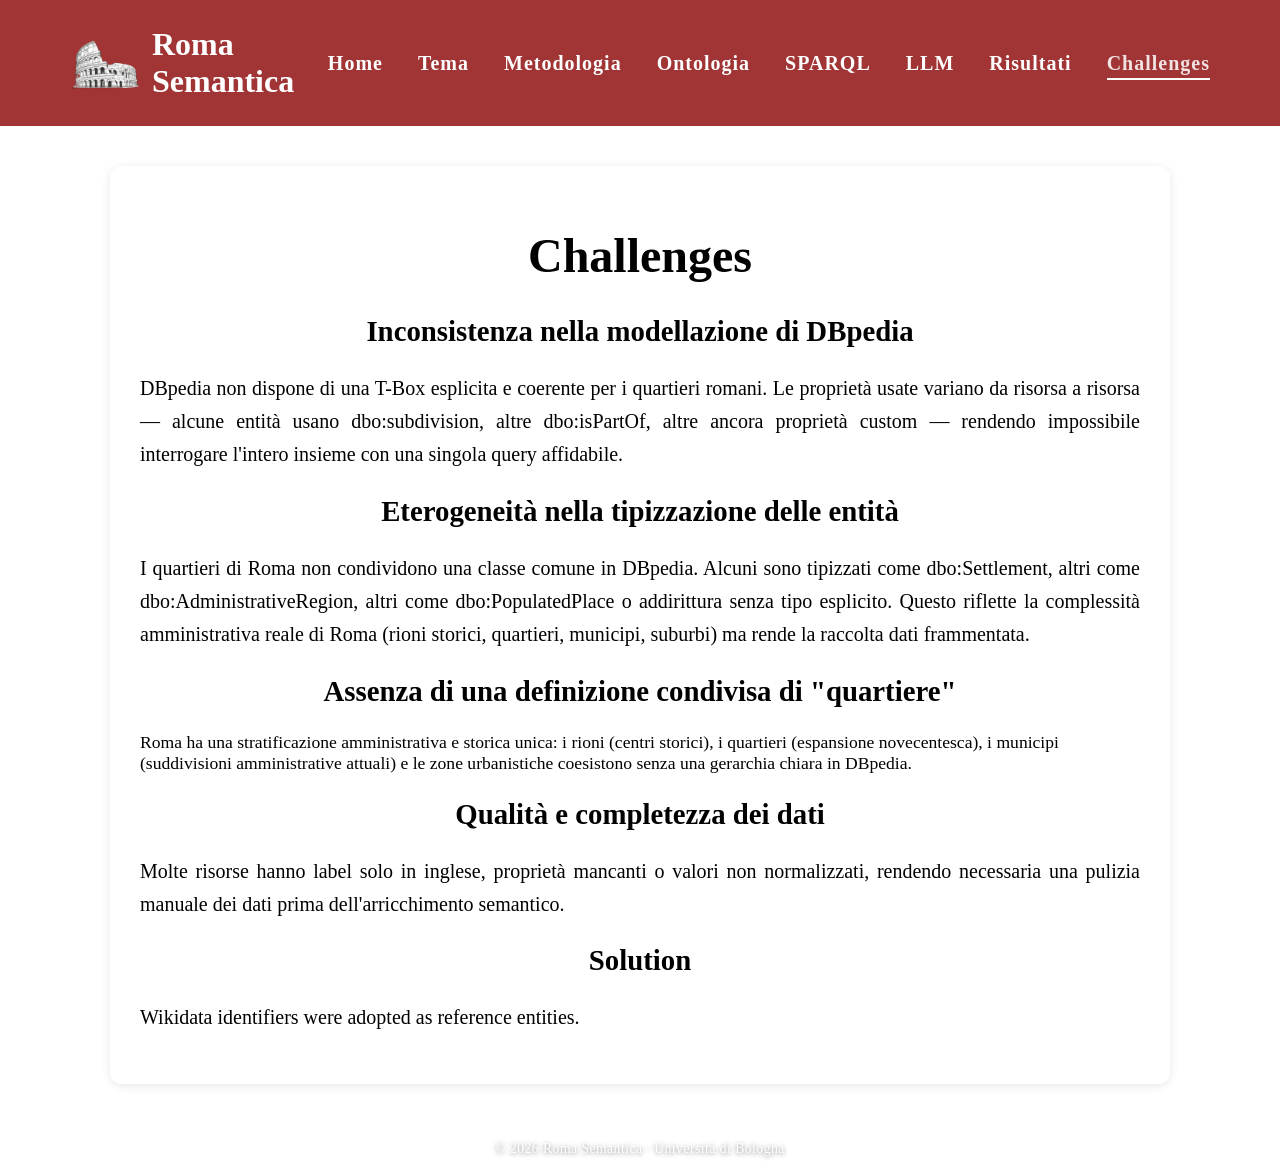
==== challenges.html @ 1f3a56e9 "Update challenges.html" ====
<!DOCTYPE html>
<html lang="it">
<head>
<meta charset="UTF-8">
<title>Challenges</title>
<link rel="stylesheet" href="css/style.css">
</head>

<body>

<nav class="navbar">
    <div class="logo">
    <img src="gallery/colosseo.png" alt="Logo">
    <span>Roma Semantica</span>
</div>

    <ul class="nav-links">
        <li><a href="index.html">Home</a></li>
        <li><a href="topic.html">Tema</a></li>
        <li><a href="methodology.html">Metodologia</a></li>
        <li><a href="Ontology_extension.html">Ontologia</a></li>
        <li><a href="sparql.html">SPARQL</a></li>
        <li><a href="LLM.html">LLM</a></li>
        <li><a href="results.html">Risultati</a></li>
        <li><a class="active" href="challenges.html">Challenges</a></li>

    </ul>
</nav>
    
<div class="container">

<h1>Challenges</h1>

<h2>Inconsistenza nella modellazione di DBpedia</h2>
<p>
DBpedia non dispone di una T-Box esplicita e coerente per i quartieri romani. Le proprietà usate variano da risorsa a risorsa — alcune entità usano dbo:subdivision, altre dbo:isPartOf, altre ancora proprietà custom — rendendo impossibile interrogare l'intero insieme con una singola query affidabile.
</p>
    
<h2>Eterogeneità nella tipizzazione delle entità</h2>
<p>
I quartieri di Roma non condividono una classe comune in DBpedia. Alcuni sono tipizzati come dbo:Settlement, altri come dbo:AdministrativeRegion, altri come dbo:PopulatedPlace o addirittura senza tipo esplicito. 
Questo riflette la complessità amministrativa reale di Roma (rioni storici, quartieri, municipi, suburbi) ma rende la raccolta dati frammentata.
</p>
    
<h2>Assenza di una definizione condivisa di "quartiere"</h2> 
Roma ha una stratificazione amministrativa e storica unica: i rioni (centri storici), i quartieri (espansione novecentesca), i municipi (suddivisioni amministrative attuali) e le zone urbanistiche coesistono senza una gerarchia chiara in DBpedia.

<h2>Qualità e completezza dei dati</h2>   
<p>Molte risorse hanno label solo in inglese, proprietà mancanti o valori non normalizzati, rendendo necessaria una pulizia manuale dei dati prima dell'arricchimento semantico.</p>


<h2>Solution</h2>

<p>
Wikidata identifiers were adopted as reference entities.
</p>
</div>    
<footer class="site-footer">
    © 2026 Roma Semantica · Università di Bologna
</footer>
</body>
</html>
---- css/style.css ----
body {
    font-family: "Georgia", serif;
    font-size: 1.1rem;
    margin: 0;
    padding: 0;
    background-image: url("../gallery/roma0.jpg");
    background-size: cover;
    background-position: center;
    background-repeat: no-repeat;
    background-attachment: fixed;
    min-height: 100vh;
}

.navbar {
    position: sticky;
    top: 0;
    z-index: 1000;
    display: flex;
    justify-content: space-between;
    align-items: center;
    padding: 26px 70px;
    background: #a13535;
    backdrop-filter: blur(10px);
}

.logo {
    display: flex;
    align-items: center;
    gap: 12px;
    font-family: "Georgia", serif;
    font-size: 2rem;
    font-weight: bold;
    color: white;
}

.logo img {width: 70px; height: 70px; object-fit: contain;}

.nav-links {
    display: flex;
    gap: 35px;
    list-style: none;
    margin: 0;
    padding: 0;
}

.nav-links a {
    position: relative;
    font-size: 1.25rem;
    font-weight: 600;
    letter-spacing: 1px;
    color: white;
    text-decoration: none;
}

.nav-links a::after {
    content: "";
    position: absolute;
    left: 0;
    bottom: -6px;
    width: 0%;
    height: 2px;
    background: white;
    transition: width 0.3s ease;
}

.nav-links a:hover {color: rgba(255, 255, 255, 0.75);}
.nav-links a:hover::after {width: 100%;}
.nav-links a.active::after{width: 100%;}
.nav-links a.active{color: rgba(255,255,255,0.85);}

.container {
    max-width: 1000px;
    margin: 40px auto;
    padding: 30px;
    background: rgba(255, 255, 255, 0.75);
    backdrop-filter: blur(12px);
    border-radius: 12px;
    box-shadow: 0 2px 10px rgba(0,0,0,0.1);
    overflow: hidden;
}

.container-home {
    max-width: 1400px;
    margin: 40px auto;
    padding: 40px;
    background: rgba(255, 255, 255, 0.75);
    backdrop-filter: blur(12px);
    border-radius: 12px;
    box-shadow: 0 2px 10px rgba(0,0,0,0.1);
}

h1 {font-size: 3rem; text-align: center;}
h2 {font-size: 1.8rem; text-align: center;}

.analysis-section h2 {
    margin-top: 35px;
    margin-bottom: 10px;
    padding-left: 12px;
    border-left: 4px solid #a13535;
    text-align: left;
}

.insight-box {
    background: rgba(161, 53, 53, 0.08);
    border-left: 5px solid #a13535;
    padding: 16px 18px;
    margin: 15px 0 30px 0;
    border-radius: 8px;
    font-size: 1.05rem;
    line-height: 1.6;
}

.section-divider {
    margin: 70px 0;
    height: 2px;
    background: linear-gradient(
        to right,
        transparent,
        rgba(161, 53, 53, 0.8),
        transparent
    );
}

.subtitle {
    font-size: 1rem;
    font-weight: normal;
    color: #666;
    letter-spacing: 2px;
    text-transform: uppercase;
    text-align: center;
    margin-top: 6px;
}

h3 {font-size: 1.5rem; text-align: left; margin-top: 20px;}
p {font-size: 1.25rem; line-height: 1.65; text-align: justify;}
ul,li {font-size: 1.25rem; line-height: 1.65;}
table {width: 100%; border-collapse: collapse;}
th,td {border: 1px solid #ddd; padding: 10px;}

/* MAPPA ROMA            */
.rome-map {
    position: relative;
    width: 100%;
    max-width: 900px;
    aspect-ratio: 1 / 1;
    margin: 40px auto;
    background-image: url("../mappa_roma.png");
    background-size: contain;
    background-repeat: no-repeat;
    background-position: center;
}

.district {
    position: absolute;
    width: 50px;
    height: 50px;
    border-radius: 50%;
    background: rgba(255,0,0,0.35);
    transform: translate(-50%, -50%);
    transition: all 0.3s ease;
    text-decoration: none;
}

.district:hover {
    background: rgba(255,0,0,0.8);
    transform: translate(-50%, -50%) scale(1.3);
}

.rione {
    position: absolute;
    width: 30px;
    height: 30px;

    border-radius: 50%;
    background: rgba(0, 102, 255, 0.45);

    transform: translate(-50%, -50%);
    transition: all 0.3s ease;
    text-decoration: none;
}

.rione:hover {
    background: rgba(0, 102, 255, 0.9);
    transform: translate(-50%, -50%) scale(1.3);
}

.zona {
    position: absolute;
    width: 30px;
    height: 30px;
    border-radius: 50%;
    background: rgba(138, 43, 226, 0.40);
    transform: translate(-50%, -50%);
    transition: all 0.3s ease;
    text-decoration: none;
}

.zona:hover {
    background: rgba(255, 165, 0, 0.85);
    transform: translate(-50%, -50%) scale(1.3);
}

.district span,
.rione span,
.zona span {
    display: none;
    position: absolute;
    top: -35px;
    left: -20px;
    background: white;
    color: black;
    padding: 5px 10px;
    border-radius: 5px;
    white-space: nowrap;
}

.district:hover span,
.rione:hover span,
.zona:hover span {
    display: block;
}

.map-sidebar {
    position: fixed;
    right: -320px; /* nascosta inizialmente */
    top: 120px;
    width: 280px;
    padding: 20px;
    background: rgba(255, 255, 255, 0.95);
    backdrop-filter: blur(10px);
    border-left: 4px solid #a13535;
    border-radius: 12px 0 0 12px;
    box-shadow: -4px 0 20px rgba(0,0,0,0.2);
    transition: right 0.3s ease;
    z-index: 2000;
}

.map-legend{
    position:absolute;
    right:-260px;
    top:60px;
    font-size:1.25rem;
    line-height:1.65;
    color:#1a1a1a;
}

.map-legend h3{margin: 0 0 8px 0; font-size: 1rem; text-align: left;}
.legend-item{display: flex; align-items: center; gap: 10px; margin: 6px 0;font-size:1.25rem;}
.legend-dot{width: 12px; height: 12px; border-radius: 50%; display:inline-block;}
.rione-dot{ background: rgba(0,102,255,0.8); }
.district-dot{ background: rgba(255,0,0,0.7); }
.zona-dot{ background: rgba(138,43,226,0.7); }
.map-sidebar.open {right: 0;}
.map-sidebar h2 {
    font-size: 1.4rem;
    margin-bottom: 8px;
    text-align: left;
}

.map-sidebar p {
    font-size: 1rem;
    margin: 8px 0;
    text-align: left;
}

.map-sidebar a {
    display: inline-block;
    margin-top: 12px;
    color: #a13535;
    font-weight: bold;
    text-decoration: none;
}

.map-sidebar a:hover {
    text-decoration: underline;
}

.close-btn {
    position: absolute;
    top: 10px;
    right: 10px;
    border: none;
    background: transparent;
    font-size: 1.2rem;
    cursor: pointer;
}

/* Posizioni dei quartieri analizzati */
.trastevere {left: 38%; top: 48%;}
.prati {left: 40%; top: 37%;}
.trevi {left: 47%; top: 40%;}
.testaccio {left: 41%; top: 54%;}
.sanlorenzo {left: 57%; top: 41%;}
.parioli {left: 51%; top: 23%;}
.eur {left: 39%; top: 80%;}
.sanbasilio {left: 86%; top: 13%;}
.nomentano {left: 60%; top: 33%;}
.ardeatino {left: 52%; top: 70%;}

/* Carosello di foto */
.carousel {
    position: relative;
    max-width: 1100px;
    margin: 60px auto;
    overflow: hidden;
}
.carousel-track {
    display: flex;
    transition: transform 0.5s ease;
}
.carousel-track img {
    flex: 0 0 auto;
    width: 260px;
    height: 250px;
    object-fit: cover;
    border-radius: 12px;
}
.arrow {
    position: absolute;
    top: 50%;
    transform: translateY(-50%);
    background: rgba(0,0,0,0.5);
    color: white;
    border: none;
    font-size: 2rem;
    padding: 10px 15px;
    cursor: pointer;
    z-index: 10;
    border-radius: 8px;
}
.arrow.left  { left: 10px; }
.arrow.right { right: 10px; }
.arrow:hover {background: rgba(0,0,0,0.8);}

/* SEZIONE QUERY SPARQL  */
.query-section {
    margin: 60px 0;
    padding-bottom: 40px;
    border-bottom: 1px solid rgba(0,0,0,0.15);
}
.query-box {
   width: 75%;
    margin: 20px auto;
    background: #f4eadc;
    border-left: 6px solid #a13535;
    padding: 18px;
    border-radius: 10px;
    overflow-x: auto;
    font-family: "Courier New", monospace;
    font-size: 0.95rem;
    line-height: 1.45;
    white-space: pre-wrap;
}
.query-output {
    display: block;
    width: 75%;
    max-width: 700px;
    margin: 25px auto;
    border-radius: 10px;
    box-shadow: 0 2px 10px rgba(0,0,0,0.25);
}

/* HOME - SEZIONI        */
.container-home header {
    padding-bottom: 28px;
    margin-bottom: 8px;
    border-bottom: 1px solid rgba(139, 0, 0, 0.15);
}
.container-home section {
    padding: 28px 0;
    border-bottom: 1px solid rgba(139, 0, 0, 0.12);
}
.container-home section:last-child {
    border-bottom: none;
    padding-bottom: 0;
}
.container-home h3 {
    font-size: 1.4rem;
    color: #1a1a1a;
    margin-top: 0;
    margin-bottom: 16px;
    padding-bottom: 8px;
    border-bottom: 2px solid #8b0000;
    display: inline-block;
    letter-spacing: 0.5px;
}
/* Membri del team */
.container-home section ul {
    list-style: none;
    padding: 0;
    margin: 0;
    display: grid;
    grid-template-columns: 1fr 1fr;
    gap: 10px;
}
.container-home section ul li {
    background: rgba(139, 0, 0, 0.05);
    border-left: 3px solid #8b0000;
    padding: 10px 16px;
    border-radius: 8px;
    font-size: 1.1rem;
    color: #2a0a0a;
    line-height: 1.4;
}
/* Galleria */
.gallery-text {
    margin-bottom: 0;
}
/* RESPONSIVE */
@media (max-width: 1024px) {
    .container,
    .container-home {
        width: 90%;
        padding: 25px;
    }
    .navbar {padding: 20px 30px;}
    .nav-links {gap: 20px;}
    .nav-links a {font-size: 1.05rem;}
    .logo {font-size: 1.7rem;}
    h1 { font-size: 2.4rem; }
    h2 { font-size: 1.6rem; }
    h3 { font-size: 1.35rem; }
    p, li { font-size: 1.1rem; }
    .carousel-track img {width: calc(100% / 2);}
    .district-chips{grid-template-columns:repeat(3,1fr);}
}

@media (max-width: 768px) {
    .navbar {
        flex-direction: column;
        gap: 15px;
        padding: 20px;
    }
    .nav-links {
        flex-wrap: wrap;
        justify-content: center;
        gap: 12px;
    }
    .nav-links a { font-size: 1rem; }
    .logo { font-size: 1.6rem; }
    .container,
    .container-home {
        width: 92%;
        padding: 20px;
        margin: 20px auto;
    }
    h1 { font-size: 2rem; }
    h2 { font-size: 1.4rem; }
    h3 { font-size: 1.25rem; }
    p, li {font-size: 1rem; line-height: 1.6;}
    .carousel-track img {width: 100%; height: 220px;}
    .arrow {font-size: 1.5rem; padding: 8px 12px;}
    .container-home section ul {grid-template-columns: 1fr;}
    .district-chips{grid-template-columns:repeat(2,1fr);}
    .district-chips>*{font-size:1rem;}
}
/* Lista */
.tools-list {columns: 2; column-gap: 50px;}

.tools-list li {break-inside: avoid; margin-bottom: 10px;}

/*TOPIC QUARTIERI*/
.badges {
    display: flex;
    flex-wrap: wrap;
    justify-content: center;
    gap: 12px;
    margin: 30px 0;
}
.badges a {
    display: inline-block;
    background: #f2e5db;
    color: #8d3333;
    padding: 8px 18px;
    border-radius: 15px;
    font-weight: 500;
    text-decoration: none;
    transition: all 0.25s ease;
}
.badges a:hover {
    background: #8d3333;
    color: white;
    transform: translateY(-2px);
}
/* FOOTER */
.site-footer {
    text-align: center;
    padding: 16px 40px;
    font-size: 0.85rem;
    color: white;
    letter-spacing: 0.5px;
    text-shadow: 0 1px 4px rgba(0,0,0,0.5);
    border-top: 1px solid rgba(255,255,255,0.35);
    margin-top: 24px;
}

/* ONTOLOGY EXTENSION */
.ontology-card {
    display: flex;
    gap: 35px;
    align-items: flex-start;
    margin-top: 35px;
}
.ontology-text {
    flex: 0 0 48%;
}
.ontology-text section {
    margin-bottom: 45px;
}
.ontology-text h2 {
    text-align: left;
}
.ontology-img-box {
    flex: 0 0 42%;
    background: white;
    padding: 12px;
    border-radius: 10px;
    box-shadow: 0 3px 12px rgba(0,0,0,.18);
}

.ontology-img-box img {
    display: block;
    width: 100%;
    height: auto;
    object-fit: contain;
}
@media (max-width: 900px) {
    .ontology-card {
        flex-direction: column;
    }
    .ontology-img-box {
        width: 100%;
    }
}
/* -- Timeline verticale delle fasi -------------------------- */
.phase-timeline {
    position: relative;
    margin: 50px 0 10px;
}
.phase-timeline::before {
    content: "";
    position: absolute;
    left: 39px;
    top: 8px;
    bottom: 8px;
    width: 2px;
    background: linear-gradient(to bottom, #a13535 0%, rgba(161,53,53,0.15) 100%);
}
.phase-item {
    display: flex;
    gap: 36px;
    align-items: flex-start;
    margin-bottom: 52px;
    position: relative;
}
.phase-num {
    flex-shrink: 0;
    width: 80px;
    height: 80px;
    border-radius: 50%;
    background: #a13535;
    color: white;
    display: flex;
    flex-direction: column;
    align-items: center;
    justify-content: center;
    font-family: "Georgia", serif;
    font-size: 0.65rem;
    font-weight: bold;
    letter-spacing: 1.5px;
    text-transform: uppercase;
    line-height: 1.2;
    z-index: 2;
    box-shadow: 0 0 0 6px rgba(161,53,53,0.1);
}
.phase-num .num {
    font-size: 1.7rem;
    font-weight: bold;
    line-height: 1;
    letter-spacing: 0;
}
.phase-body {
    flex: 1;
    padding-top: 16px;
}
.phase-body h2 {
    text-align: left;
    font-size: 1.5rem;
    margin: 0 0 12px;
    color: #a13535;
    border-bottom: none;
}
.gap-grid {
    display: grid;
    grid-template-columns: 1fr 1fr;
    gap: 12px;
    margin: 18px 0 22px;
}
.gap-card {
    background: rgba(161,53,53,0.05);
    border-left: 4px solid #a13535;
    border-radius: 0 8px 8px 0;
    padding: 12px 16px;
    font-size: 1.1rem;
    line-height: 1.5;
    color: #2a0a0a;
}
.gap-card strong {
    display: block;
    font-size: 0.72rem;
    text-transform: uppercase;
    letter-spacing: 1.2px;
    color: #a13535;
    margin-bottom: 4px;
}
.district-chips{
    display:grid;
    grid-template-columns:repeat(5,minmax(140px,1fr));
    gap:14px;
    margin:20px 0;
    justify-items:stretch;
}
.district-chips>*{
    display:flex;
    justify-content:center;
    align-items:center;
    background:#f2e5db;
    color:#8d3333;
    padding:12px;
    border-radius:999px;
    text-align:center;
    font-size:1.05rem;
    font-weight:500;
    text-decoration:none;
    transition:.25s;
}

.district-chips>*:hover{
    background:#8d3333;
    color:#fff;
    transform:translateY(-2px);
}
.sources-table {
    width: 100%;
    border-collapse: collapse;
    margin: 18px 0 22px;
    font-size: 1.1rem;
}

.sources-table thead th {
    background: transparent;
    color: #a13535;
    font-weight: bold;
    font-size: 0.8rem;
    text-transform: uppercase;
    letter-spacing: 1.2px;
    padding: 8px 16px 10px;
    border-bottom: 2px solid #a13535;
    text-align: left;
}

.sources-table tbody td {
    padding: 13px 16px;
    border-bottom: 1px solid rgba(0,0,0,0.07);
    vertical-align: top;
    color: #1a1a1a;
}

.sources-table tbody tr:last-child td {
    border-bottom: none;
}

.sources-table tbody tr:hover td {
    background: rgba(161,53,53,0.03);
}

.sources-table a {
    color: #a13535;
    text-decoration: none;
    font-weight: 600;
}
.sources-table a:hover {
    text-decoration: underline;
}

.sources-table .src-tag {
    display: inline-block;
    font-size: 0.75rem;
    background: rgba(161,53,53,0.08);
    color: #8d3333;
    padding: 2px 8px;
    border-radius: 10px;
    margin-top: 4px;
    font-weight: 600;
    letter-spacing: 0.5px;
    text-transform: uppercase;
}

/* -- Card dimensioni ontologiche -- */
.dim-grid {
    display: grid;
    grid-template-columns: 1fr;
    gap: 14px;
    margin: 18px 0;
}

.dim-card {
    display: flex;
    gap: 18px;
    align-items: flex-start;
    background: rgba(255,255,255,0.85);
    border: 1px solid rgba(161,53,53,0.15);
    border-radius: 10px;
    padding: 16px 20px;
}

.dim-icon {
    flex-shrink: 0;
    width: 44px;
    height: 44px;
    border-radius: 50%;
    background: #a13535;
    color: white;
    display: flex;
    align-items: center;
    justify-content: center;
    font-size: 1.2rem;
    margin-top: 2px;
}

.dim-content h4 {
    margin: 0 0 5px;
    font-size: 1.15rem;
    color: #1a1a1a;
    font-family: "Georgia", serif;
}

.dim-content p {
    margin: 0 0 8px;
    font-size: 1rem;
    line-height: 1.55;
    color: #444;
    text-align: left;
}

.dim-values {
    display: flex;
    flex-wrap: wrap;
    gap: 7px;
    margin-top: 8px;
}

.dim-values em {
    font-style: normal;
    background: #f4f4f4;
    border: 1px solid #ddd;
    padding: 3px 11px;
    border-radius: 12px;
    font-size: 0.95rem;
    color: #555;
}

/* -- Card LLM -- */
.llm-grid {
    display: grid;
    grid-template-columns: repeat(3, 1fr);
    gap: 14px;
    margin: 18px 0;
}

.llm-card {
    background: rgba(255,255,255,0.85);
    border: 1px solid rgba(0,0,0,0.1);
    border-radius: 10px;
    padding: 18px 16px;
}

.llm-card-header {
    display: flex;
    align-items: center;
    gap: 10px;
    margin-bottom: 8px;
}

.llm-dot {
    width: 10px;
    height: 10px;
    border-radius: 50%;
    flex-shrink: 0;
}

.llm-dot.gpt { background: #10a37f; }
.llm-dot.gem { background: #4285f4; }
.llm-dot.mis { background: #f55036; }

.llm-card h4 {
    margin: 0;
    font-size: 1.1rem;
    color: #1a1a1a;
    font-family: "Georgia", serif;
}

.llm-card p {
    margin: 0;
    font-size: 0.95rem;
    line-height: 1.5;
    color: #555;
    text-align: left;
}

/* -- Griglia strumenti -- */
.tools-grid {
    display: grid;
    grid-template-columns: repeat(3, 1fr);
    gap: 10px;
    margin: 18px 0;
}

.tool-item {
    display: flex;
    align-items: center;
    gap: 10px;
    background: rgba(255,255,255,0.7);
    border: 1px solid rgba(0,0,0,0.08);
    border-radius: 8px;
    padding: 10px 14px;
    font-size: 1.05rem;
    color: #333;
}

.tool-dot {
    width: 8px;
    height: 8px;
    border-radius: 50%;
    background: #a13535;
    flex-shrink: 0;
}

/* -- Responsive methodology -- */
@media (max-width: 768px) {
    .phase-timeline::before { left: 30px; }
    .phase-num { width: 62px; height: 62px; font-size: 0.6rem; }
    .phase-num .num { font-size: 1.35rem; }
    .phase-item { gap: 20px; }
    .gap-grid { grid-template-columns: 1fr; }
    .llm-grid { grid-template-columns: 1fr; }
    .tools-grid { grid-template-columns: 1fr 1fr; }
}
/* =====================================================
                    PARTE TOPIC
===================================================== */

.topic-section{
    margin:45px 0;}

.topic-section h2{
    margin-bottom:18px;}

.topic-center{
    max-width:850px;
    margin:0 auto 25px auto;
    text-align:center;}

.district-list{
    margin:45px 0;}

.badges{
    margin-top:25px;}

.badges span{
    display:inline-block;
    padding:12px 22px;
    background:#f2e5db;
    color:#8d3333;
    border-radius:25px;
    font-weight:600;
    letter-spacing:.3px;
    transition:.25s ease;}

.badges span:hover{
    background:#a13535;
    color:white;
    transform:translateY(-2px);}

.topic-section p:last-child{
    margin-bottom:0;}

/* =====================================================
                 FINE PARTE TOPIC
===================================================== */
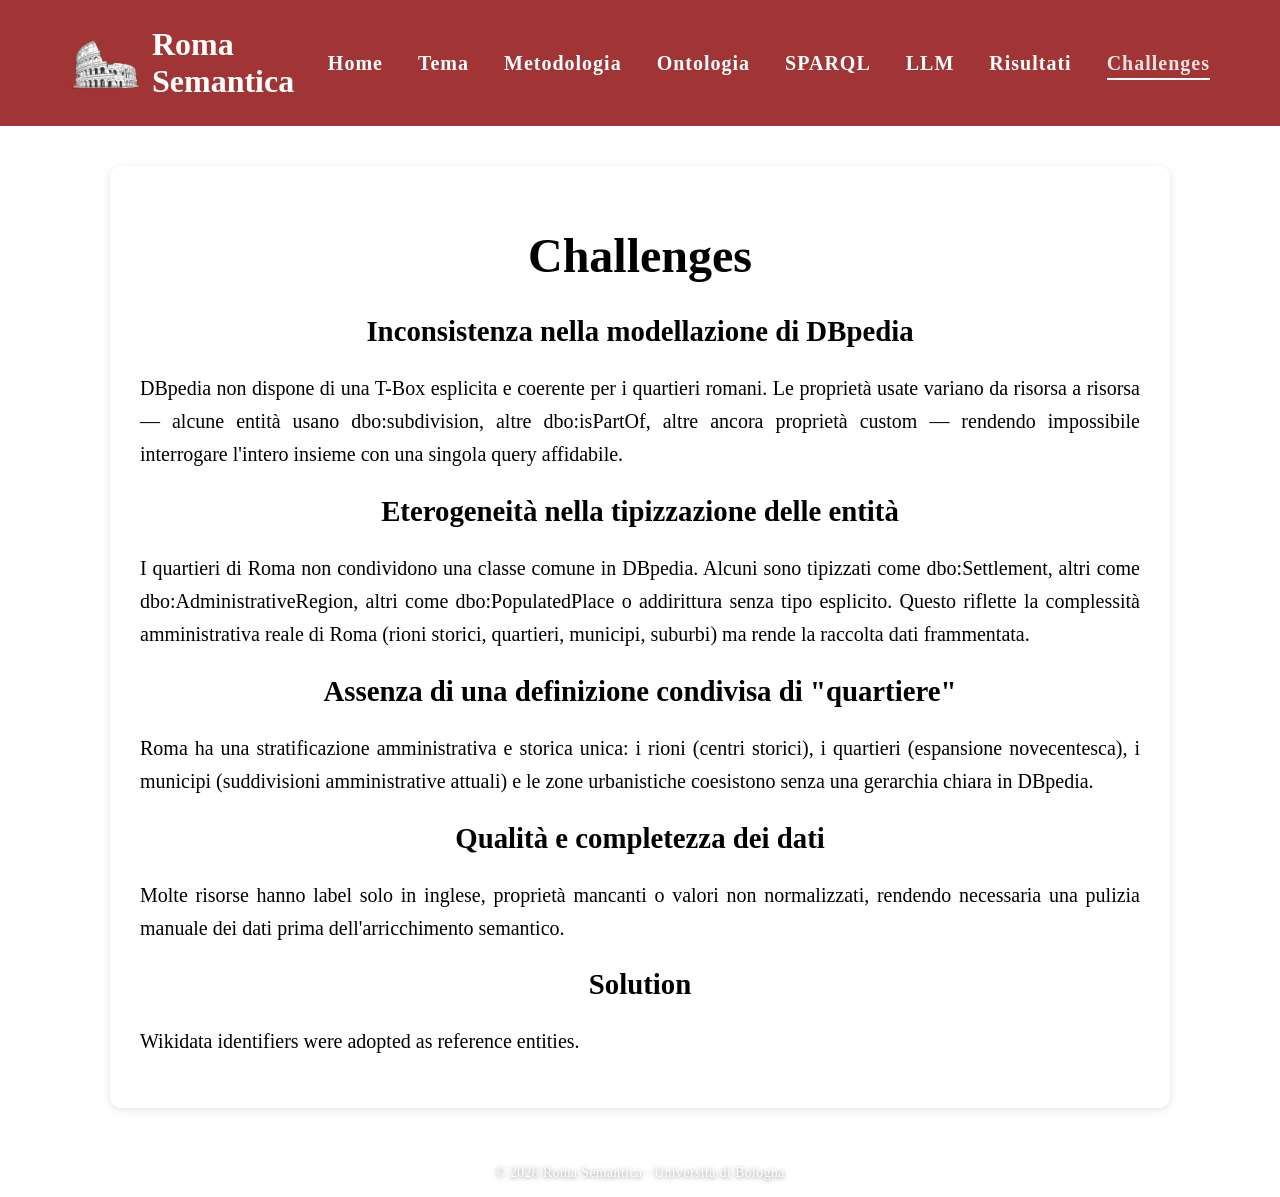
==== commit 37484098: "Update challenges.html" ====
--- a/challenges.html
+++ b/challenges.html
@@ -33,28 +33,40 @@
 
 <h2>Inconsistenza nella modellazione di DBpedia</h2>
 <p>
-DBpedia non dispone di una T-Box esplicita e coerente per i quartieri romani. Le proprietà usate variano da risorsa a risorsa — alcune entità usano dbo:subdivision, altre dbo:isPartOf, altre ancora proprietà custom — rendendo impossibile interrogare l'intero insieme con una singola query affidabile.
+    DBpedia non dispone di una T-Box esplicita e coerente per i quartieri romani.
+    Le proprietà usate variano da risorsa a risorsa — alcune entità usano dbo:subdivision, altre dbo:isPartOf,
+    altre ancora proprietà custom — rendendo impossibile interrogare l'intero insieme con una singola query affidabile.
 </p>
     
 <h2>Eterogeneità nella tipizzazione delle entità</h2>
 <p>
-I quartieri di Roma non condividono una classe comune in DBpedia. Alcuni sono tipizzati come dbo:Settlement, altri come dbo:AdministrativeRegion, altri come dbo:PopulatedPlace o addirittura senza tipo esplicito. 
-Questo riflette la complessità amministrativa reale di Roma (rioni storici, quartieri, municipi, suburbi) ma rende la raccolta dati frammentata.
+    I quartieri di Roma non condividono una classe comune in DBpedia. Alcuni sono tipizzati come dbo:Settlement,
+    altri come dbo:AdministrativeRegion, altri come dbo:PopulatedPlace o addirittura senza tipo esplicito. 
+    Questo riflette la complessità amministrativa reale di Roma (rioni storici, quartieri, municipi, suburbi)
+    ma rende la raccolta dati frammentata.
 </p>
     
 <h2>Assenza di una definizione condivisa di "quartiere"</h2> 
-Roma ha una stratificazione amministrativa e storica unica: i rioni (centri storici), i quartieri (espansione novecentesca), i municipi (suddivisioni amministrative attuali) e le zone urbanistiche coesistono senza una gerarchia chiara in DBpedia.
+<p>
+    Roma ha una stratificazione amministrativa e storica unica: i rioni (centri storici),
+    i quartieri (espansione novecentesca), i municipi (suddivisioni amministrative attuali) e le zone urbanistiche
+    coesistono senza una gerarchia chiara in DBpedia.
+</p>
 
 <h2>Qualità e completezza dei dati</h2>   
-<p>Molte risorse hanno label solo in inglese, proprietà mancanti o valori non normalizzati, rendendo necessaria una pulizia manuale dei dati prima dell'arricchimento semantico.</p>
-
+<p>
+    Molte risorse hanno label solo in inglese, proprietà mancanti o valori non normalizzati,
+    rendendo necessaria una pulizia manuale dei dati prima dell'arricchimento semantico.
+</p>
 
 <h2>Solution</h2>
 
 <p>
 Wikidata identifiers were adopted as reference entities.
 </p>
+    
 </div>    
+    
 <footer class="site-footer">
     © 2026 Roma Semantica · Università di Bologna
 </footer>
--- a/css/style.css
+++ b/css/style.css
@@ -35,22 +35,8 @@
 
 .logo img {width: 70px; height: 70px; object-fit: contain;}
 
-.nav-links {
-    display: flex;
-    gap: 35px;
-    list-style: none;
-    margin: 0;
-    padding: 0;
-}
-
-.nav-links a {
-    position: relative;
-    font-size: 1.25rem;
-    font-weight: 600;
-    letter-spacing: 1px;
-    color: white;
-    text-decoration: none;
-}
+.nav-links {display: flex; gap: 35px; list-style: none; margin: 0; padding: 0;}
+.nav-links a {position: relative; font-size: 1.25rem; font-weight: 600; letter-spacing: 1px; color: white; text-decoration: none;}
 
 .nav-links a::after {
     content: "";
@@ -137,9 +123,10 @@
 table {width: 100%; border-collapse: collapse;}
 th,td {border: 1px solid #ddd; padding: 10px;}
 
-/* MAPPA ROMA            */
+/* MAPPA ROMA  */
 .rome-map {
     position: relative;
+    overflow: hidden;
     width: 100%;
     max-width: 900px;
     aspect-ratio: 1 / 1;
@@ -161,28 +148,20 @@
     text-decoration: none;
 }
 
-.district:hover {
-    background: rgba(255,0,0,0.8);
-    transform: translate(-50%, -50%) scale(1.3);
-}
+.district:hover {background: rgba(255,0,0,0.8); transform: translate(-50%, -50%) scale(1.3);}
 
 .rione {
     position: absolute;
     width: 30px;
     height: 30px;
-
     border-radius: 50%;
     background: rgba(0, 102, 255, 0.45);
-
     transform: translate(-50%, -50%);
     transition: all 0.3s ease;
     text-decoration: none;
 }
 
-.rione:hover {
-    background: rgba(0, 102, 255, 0.9);
-    transform: translate(-50%, -50%) scale(1.3);
-}
+.rione:hover {background: rgba(0, 102, 255, 0.9); transform: translate(-50%, -50%) scale(1.3);}
 
 .zona {
     position: absolute;
@@ -195,94 +174,42 @@
     text-decoration: none;
 }
 
-.zona:hover {
-    background: rgba(255, 165, 0, 0.85);
-    transform: translate(-50%, -50%) scale(1.3);
-}
+.zona:hover {background: rgba(255, 165, 0, 0.85); transform: translate(-50%, -50%) scale(1.3);}
 
 .district span,
 .rione span,
 .zona span {
     display: none;
     position: absolute;
-    top: -35px;
-    left: -20px;
-    background: white;
-    color: black;
-    padding: 5px 10px;
-    border-radius: 5px;
+    top: -70px;
+    left: 50%;
+    transform: translateX(-50%);
+    background: rgba(255, 255, 255, 0.95);
+    color: #1a1a1a;
+    padding: 8px 10px;
+    border-radius: 8px;
     white-space: nowrap;
-}
-
+    font-size: 0.85rem;
+    box-shadow: 0 2px 10px rgba(0,0,0,0.15);
+    text-align: center;
+    z-index: 10;
+}
+.district span::after,
+.rione span::after,
+.zona span::after {
+    content: "";
+    position: absolute;
+    bottom: -6px;
+    left: 50%;
+    transform: translateX(-50%);
+    border-width: 6px 6px 0 6px;
+    border-style: solid;
+    border-color: white transparent transparent transparent;
+}
 .district:hover span,
 .rione:hover span,
 .zona:hover span {
     display: block;
-}
-
-.map-sidebar {
-    position: fixed;
-    right: -320px; /* nascosta inizialmente */
-    top: 120px;
-    width: 280px;
-    padding: 20px;
-    background: rgba(255, 255, 255, 0.95);
-    backdrop-filter: blur(10px);
-    border-left: 4px solid #a13535;
-    border-radius: 12px 0 0 12px;
-    box-shadow: -4px 0 20px rgba(0,0,0,0.2);
-    transition: right 0.3s ease;
-    z-index: 2000;
-}
-
-.map-legend{
-    position:absolute;
-    right:-260px;
-    top:60px;
-    font-size:1.25rem;
-    line-height:1.65;
-    color:#1a1a1a;
-}
-
-.map-legend h3{margin: 0 0 8px 0; font-size: 1rem; text-align: left;}
-.legend-item{display: flex; align-items: center; gap: 10px; margin: 6px 0;font-size:1.25rem;}
-.legend-dot{width: 12px; height: 12px; border-radius: 50%; display:inline-block;}
-.rione-dot{ background: rgba(0,102,255,0.8); }
-.district-dot{ background: rgba(255,0,0,0.7); }
-.zona-dot{ background: rgba(138,43,226,0.7); }
-.map-sidebar.open {right: 0;}
-.map-sidebar h2 {
-    font-size: 1.4rem;
-    margin-bottom: 8px;
-    text-align: left;
-}
-
-.map-sidebar p {
-    font-size: 1rem;
-    margin: 8px 0;
-    text-align: left;
-}
-
-.map-sidebar a {
-    display: inline-block;
-    margin-top: 12px;
-    color: #a13535;
-    font-weight: bold;
-    text-decoration: none;
-}
-
-.map-sidebar a:hover {
-    text-decoration: underline;
-}
-
-.close-btn {
-    position: absolute;
-    top: 10px;
-    right: 10px;
-    border: none;
-    background: transparent;
-    font-size: 1.2rem;
-    cursor: pointer;
 }
 
 /* Posizioni dei quartieri analizzati */
@@ -304,10 +231,7 @@
     margin: 60px auto;
     overflow: hidden;
 }
-.carousel-track {
-    display: flex;
-    transition: transform 0.5s ease;
-}
+.carousel-track {display: flex; transition: transform 0.5s ease;}
 .carousel-track img {
     flex: 0 0 auto;
     width: 260px;
@@ -366,14 +290,8 @@
     margin-bottom: 8px;
     border-bottom: 1px solid rgba(139, 0, 0, 0.15);
 }
-.container-home section {
-    padding: 28px 0;
-    border-bottom: 1px solid rgba(139, 0, 0, 0.12);
-}
-.container-home section:last-child {
-    border-bottom: none;
-    padding-bottom: 0;
-}
+.container-home section {padding: 28px 0; border-bottom: 1px solid rgba(139, 0, 0, 0.12);}
+.container-home section:last-child {border-bottom: none; padding-bottom: 0;}
 .container-home h3 {
     font-size: 1.4rem;
     color: #1a1a1a;
@@ -403,9 +321,8 @@
     line-height: 1.4;
 }
 /* Galleria */
-.gallery-text {
-    margin-bottom: 0;
-}
+.gallery-text {margin-bottom: 0;}
+
 /* RESPONSIVE */
 @media (max-width: 1024px) {
     .container,
@@ -456,7 +373,6 @@
 }
 /* Lista */
 .tools-list {columns: 2; column-gap: 50px;}
-
 .tools-list li {break-inside: avoid; margin-bottom: 10px;}
 
 /*TOPIC QUARTIERI*/
@@ -477,11 +393,8 @@
     text-decoration: none;
     transition: all 0.25s ease;
 }
-.badges a:hover {
-    background: #8d3333;
-    color: white;
-    transform: translateY(-2px);
-}
+.badges a:hover {background: #8d3333; color: white; transform: translateY(-2px);}
+
 /* FOOTER */
 .site-footer {
     text-align: center;
@@ -501,15 +414,9 @@
     align-items: flex-start;
     margin-top: 35px;
 }
-.ontology-text {
-    flex: 0 0 48%;
-}
-.ontology-text section {
-    margin-bottom: 45px;
-}
-.ontology-text h2 {
-    text-align: left;
-}
+.ontology-text {flex: 0 0 48%;}
+.ontology-text section {margin-bottom: 45px;}
+.ontology-text h2 {text-align: left;}
 .ontology-img-box {
     flex: 0 0 42%;
     background: white;
@@ -532,11 +439,8 @@
         width: 100%;
     }
 }
-/* -- Timeline verticale delle fasi -------------------------- */
-.phase-timeline {
-    position: relative;
-    margin: 50px 0 10px;
-}
+/* -- Timeline verticale delle fasi -- */
+.phase-timeline {position: relative; margin: 50px 0 10px;}
 .phase-timeline::before {
     content: "";
     position: absolute;
@@ -579,23 +483,9 @@
     line-height: 1;
     letter-spacing: 0;
 }
-.phase-body {
-    flex: 1;
-    padding-top: 16px;
-}
-.phase-body h2 {
-    text-align: left;
-    font-size: 1.5rem;
-    margin: 0 0 12px;
-    color: #a13535;
-    border-bottom: none;
-}
-.gap-grid {
-    display: grid;
-    grid-template-columns: 1fr 1fr;
-    gap: 12px;
-    margin: 18px 0 22px;
-}
+.phase-body {flex: 1; padding-top: 16px;}
+.phase-body h2 {text-align: left; font-size: 1.5rem; margin: 0 0 12px; color: #a13535; border-bottom: none;}
+.gap-grid {display: grid; grid-template-columns: 1fr 1fr; gap: 12px; margin: 18px 0 22px;}
 .gap-card {
     background: rgba(161,53,53,0.05);
     border-left: 4px solid #a13535;
@@ -635,18 +525,8 @@
     transition:.25s;
 }
 
-.district-chips>*:hover{
-    background:#8d3333;
-    color:#fff;
-    transform:translateY(-2px);
-}
-.sources-table {
-    width: 100%;
-    border-collapse: collapse;
-    margin: 18px 0 22px;
-    font-size: 1.1rem;
-}
-
+.district-chips>*:hover{background:#8d3333; color:#fff; transform:translateY(-2px);}
+.sources-table {width: 100%; border-collapse: collapse; margin: 18px 0 22px; font-size: 1.1rem;}
 .sources-table thead th {
     background: transparent;
     color: #a13535;
@@ -659,30 +539,11 @@
     text-align: left;
 }
 
-.sources-table tbody td {
-    padding: 13px 16px;
-    border-bottom: 1px solid rgba(0,0,0,0.07);
-    vertical-align: top;
-    color: #1a1a1a;
-}
-
-.sources-table tbody tr:last-child td {
-    border-bottom: none;
-}
-
-.sources-table tbody tr:hover td {
-    background: rgba(161,53,53,0.03);
-}
-
-.sources-table a {
-    color: #a13535;
-    text-decoration: none;
-    font-weight: 600;
-}
-.sources-table a:hover {
-    text-decoration: underline;
-}
-
+.sources-table tbody td {padding: 13px 16px; border-bottom: 1px solid rgba(0,0,0,0.07); vertical-align: top; color: #1a1a1a;}
+.sources-table tbody tr:last-child td {border-bottom: none;}
+.sources-table tbody tr:hover td {background: rgba(161,53,53,0.03);}
+.sources-table a {color: #a13535; text-decoration: none; font-weight: 600;}
+.sources-table a:hover {text-decoration: underline;}
 .sources-table .src-tag {
     display: inline-block;
     font-size: 0.75rem;
@@ -697,13 +558,7 @@
 }
 
 /* -- Card dimensioni ontologiche -- */
-.dim-grid {
-    display: grid;
-    grid-template-columns: 1fr;
-    gap: 14px;
-    margin: 18px 0;
-}
-
+.dim-grid {display: grid; grid-template-columns: 1fr; gap: 14px;margin: 18px 0;}
 .dim-card {
     display: flex;
     gap: 18px;
@@ -713,7 +568,6 @@
     border-radius: 10px;
     padding: 16px 20px;
 }
-
 .dim-icon {
     flex-shrink: 0;
     width: 44px;
@@ -727,95 +581,24 @@
     font-size: 1.2rem;
     margin-top: 2px;
 }
-
-.dim-content h4 {
-    margin: 0 0 5px;
-    font-size: 1.15rem;
-    color: #1a1a1a;
-    font-family: "Georgia", serif;
-}
-
-.dim-content p {
-    margin: 0 0 8px;
-    font-size: 1rem;
-    line-height: 1.55;
-    color: #444;
-    text-align: left;
-}
-
-.dim-values {
-    display: flex;
-    flex-wrap: wrap;
-    gap: 7px;
-    margin-top: 8px;
-}
-
-.dim-values em {
-    font-style: normal;
-    background: #f4f4f4;
-    border: 1px solid #ddd;
-    padding: 3px 11px;
-    border-radius: 12px;
-    font-size: 0.95rem;
-    color: #555;
-}
+.dim-content h4 {margin: 0 0 5px; font-size: 1.15rem; color: #1a1a1a; font-family: "Georgia", serif;}
+.dim-content p {margin: 0 0 8px; font-size: 1rem; line-height: 1.55; color: #444; text-align: left;}
+.dim-values {display: flex; flex-wrap: wrap; gap: 7px; margin-top: 8px;}
+.dim-values em {font-style: normal; background: #f4f4f4; border: 1px solid #ddd; padding: 3px 11px; border-radius: 12px; font-size: 0.95rem; color: #555;}
 
 /* -- Card LLM -- */
-.llm-grid {
-    display: grid;
-    grid-template-columns: repeat(3, 1fr);
-    gap: 14px;
-    margin: 18px 0;
-}
-
-.llm-card {
-    background: rgba(255,255,255,0.85);
-    border: 1px solid rgba(0,0,0,0.1);
-    border-radius: 10px;
-    padding: 18px 16px;
-}
-
-.llm-card-header {
-    display: flex;
-    align-items: center;
-    gap: 10px;
-    margin-bottom: 8px;
-}
-
-.llm-dot {
-    width: 10px;
-    height: 10px;
-    border-radius: 50%;
-    flex-shrink: 0;
-}
-
+.llm-grid {display: grid; grid-template-columns: repeat(3, 1fr); gap: 14px; margin: 18px 0;}
+.llm-card {background: rgba(255,255,255,0.85); border: 1px solid rgba(0,0,0,0.1); border-radius: 10px; padding: 18px 16px;}
+.llm-card-header {display: flex; align-items: center; gap: 10px; margin-bottom: 8px;}
+.llm-dot {width: 10px; height: 10px; border-radius: 50%; flex-shrink: 0;}
 .llm-dot.gpt { background: #10a37f; }
 .llm-dot.gem { background: #4285f4; }
 .llm-dot.mis { background: #f55036; }
-
-.llm-card h4 {
-    margin: 0;
-    font-size: 1.1rem;
-    color: #1a1a1a;
-    font-family: "Georgia", serif;
-}
-
-.llm-card p {
-    margin: 0;
-    font-size: 0.95rem;
-    line-height: 1.5;
-    color: #555;
-    text-align: left;
-}
+.llm-card h4 {margin: 0; font-size: 1.1rem; color: #1a1a1a; font-family: "Georgia", serif;}
+.llm-card p {margin: 0; font-size: 0.95rem; line-height: 1.5; color: #555; text-align: left;}
 
 /* -- Griglia strumenti -- */
-.tools-grid {
-    display: grid;
-    grid-template-columns: repeat(3, 1fr);
-    gap: 10px;
-    margin: 18px 0;
-}
-
+.tools-grid {display: grid; grid-template-columns: repeat(3, 1fr); gap: 10px; margin: 18px 0;}
 .tool-item {
     display: flex;
     align-items: center;
@@ -827,14 +610,7 @@
     font-size: 1.05rem;
     color: #333;
 }
-
-.tool-dot {
-    width: 8px;
-    height: 8px;
-    border-radius: 50%;
-    background: #a13535;
-    flex-shrink: 0;
-}
+.tool-dot {width: 8px; height: 8px; border-radius: 50%; background: #a13535; flex-shrink: 0;}
 
 /* -- Responsive methodology -- */
 @media (max-width: 768px) {
@@ -846,27 +622,12 @@
     .llm-grid { grid-template-columns: 1fr; }
     .tools-grid { grid-template-columns: 1fr 1fr; }
 }
-/* =====================================================
-                    PARTE TOPIC
-===================================================== */
-
-.topic-section{
-    margin:45px 0;}
-
-.topic-section h2{
-    margin-bottom:18px;}
-
-.topic-center{
-    max-width:850px;
-    margin:0 auto 25px auto;
-    text-align:center;}
-
-.district-list{
-    margin:45px 0;}
-
-.badges{
-    margin-top:25px;}
-
+/* == PARTE TOPIC == */
+.topic-section{margin:45px 0;}
+.topic-section h2{margin-bottom:18px;}
+.topic-center{max-width:850px; margin:0 auto 25px auto; text-align:center;}
+.district-list{margin:45px 0;}
+.badges{margin-top:25px;}
 .badges span{
     display:inline-block;
     padding:12px 22px;
@@ -876,15 +637,33 @@
     font-weight:600;
     letter-spacing:.3px;
     transition:.25s ease;}
-
-.badges span:hover{
-    background:#a13535;
-    color:white;
-    transform:translateY(-2px);}
-
-.topic-section p:last-child{
-    margin-bottom:0;}
-
-/* =====================================================
-                 FINE PARTE TOPIC
-===================================================== */
+.badges span:hover{background:#a13535; color:white; transform:translateY(-2px);}
+.topic-section p:last-child{margin-bottom:0;}
+
+body {animation: pageFade 0.6s ease-out;}
+@keyframes pageFade {
+    from {
+        opacity: 0;
+        transform: translateY(8px);
+    }
+    to {
+        opacity: 1;
+        transform: translateY(0);
+    }
+}
+
+.container,
+.container-home {
+    animation: floatIn 0.7s ease-out;
+}
+
+@keyframes floatIn {
+    from {
+        opacity: 0;
+        transform: translateY(15px);
+    }
+    to {
+        opacity: 1;
+        transform: translateY(0);
+    }
+}
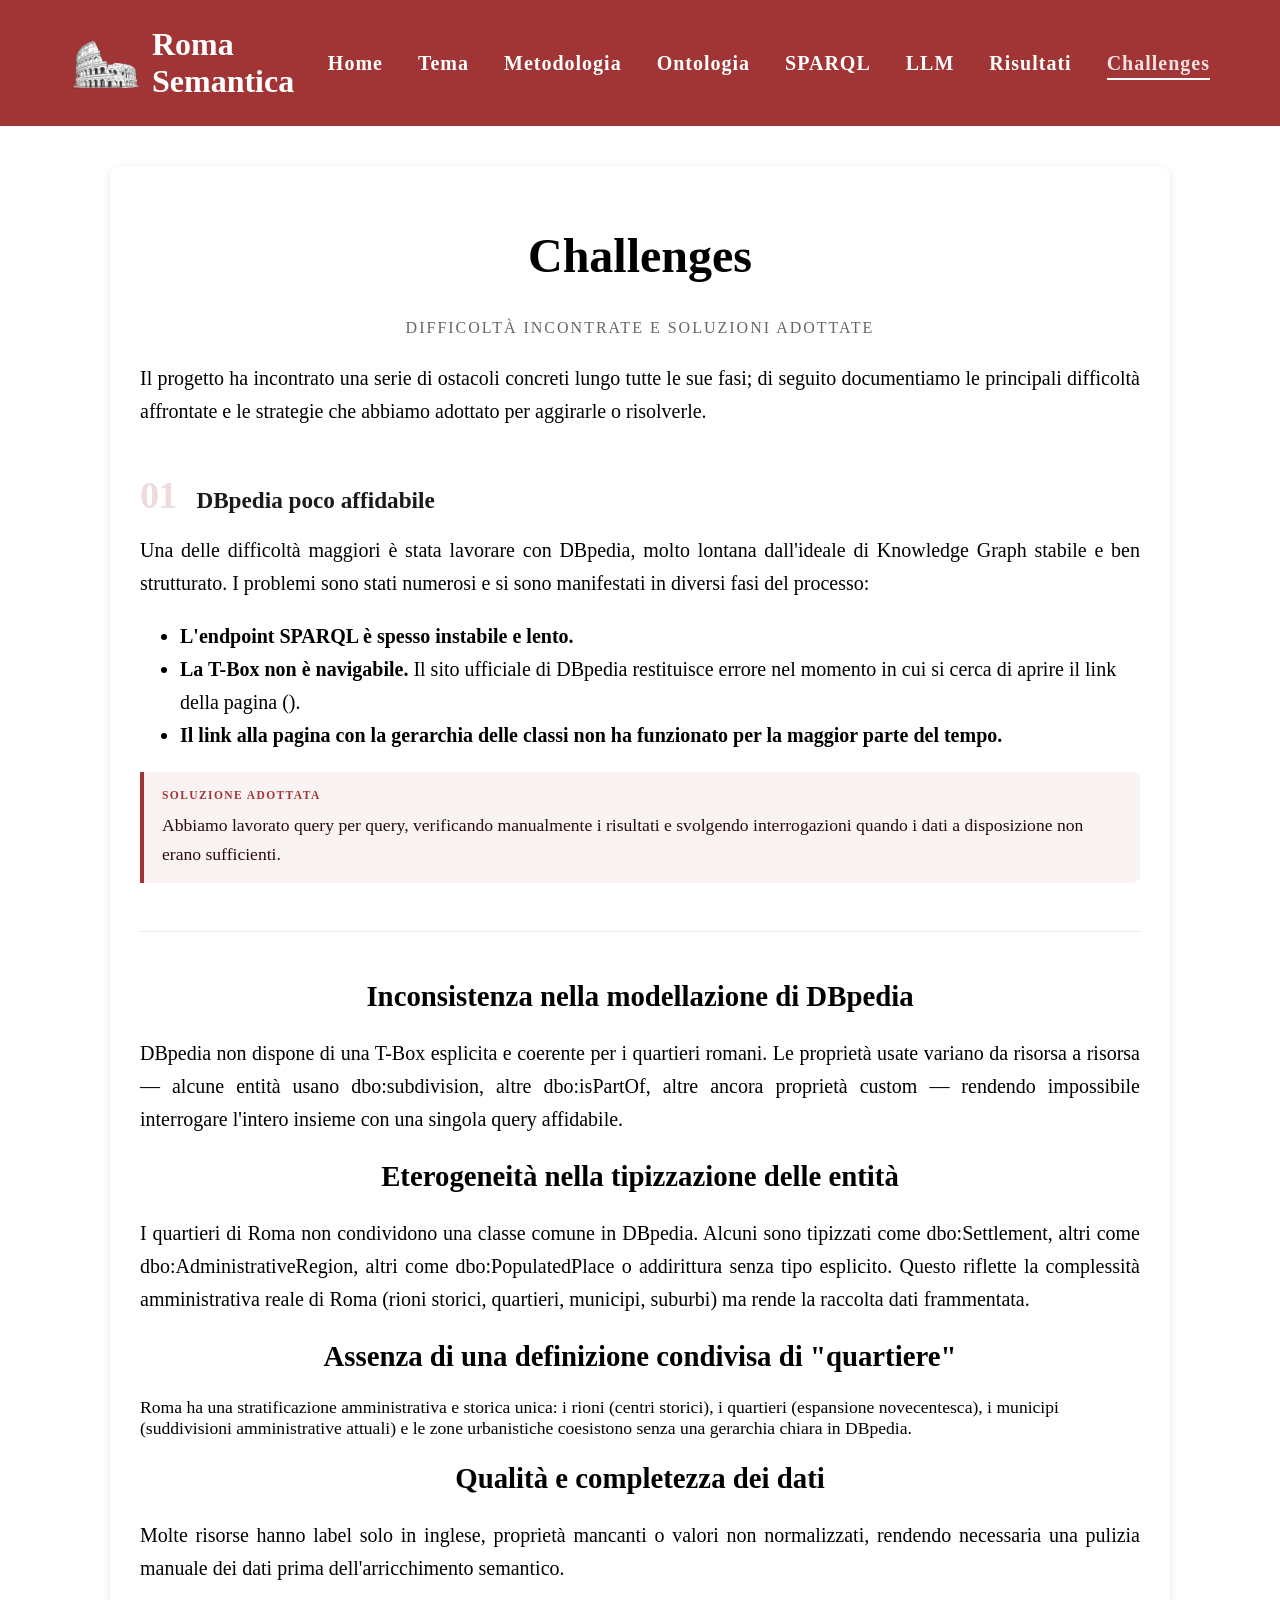
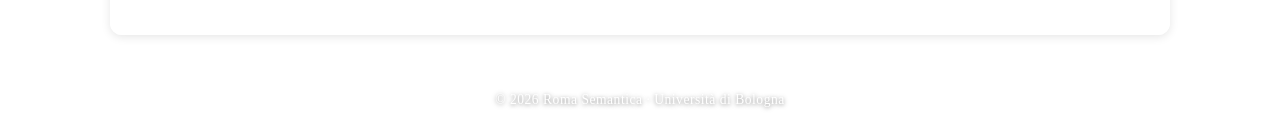
==== commit 31ff4e1a: "Update challenges.html" ====
--- a/challenges.html
+++ b/challenges.html
@@ -2,6 +2,7 @@
 <html lang="it">
 <head>
 <meta charset="UTF-8">
+<meta name="viewport" content="width=device-width, initial-scale=1.0">
 <title>Challenges</title>
 <link rel="stylesheet" href="css/style.css">
 </head>
@@ -13,7 +14,6 @@
     <img src="gallery/colosseo.png" alt="Logo">
     <span>Roma Semantica</span>
 </div>
-
     <ul class="nav-links">
         <li><a href="index.html">Home</a></li>
         <li><a href="topic.html">Tema</a></li>
@@ -23,50 +23,64 @@
         <li><a href="LLM.html">LLM</a></li>
         <li><a href="results.html">Risultati</a></li>
         <li><a class="active" href="challenges.html">Challenges</a></li>
-
     </ul>
 </nav>
     
 <div class="container">
 
 <h1>Challenges</h1>
+<p class="subtitle">Difficoltà incontrate e soluzioni adottate</p>
+
+<p>
+Il progetto ha incontrato una serie di ostacoli concreti lungo tutte le sue fasi; di seguito documentiamo le principali difficoltà affrontate e le strategie che abbiamo adottato per aggirarle o risolverle.
+</p>
+    
+<div class="challenge-block">
+<div class="challenge-header">
+<span class="challenge-num">01</span>
+<h2>DBpedia poco affidabile</h2>
+</div>
+    <p>
+      Una delle difficoltà maggiori è stata lavorare con DBpedia, molto lontana dall'ideale di Knowledge Graph stabile
+      e ben strutturato. I problemi sono stati numerosi e si sono manifestati in diversi fasi del processo:
+    </p>
+    <ul>
+      <li>
+        <strong>L'endpoint SPARQL è spesso instabile e lento.</strong>
+      </li>
+      <li>
+        <strong>La T-Box non è navigabile.</strong>
+        Il sito ufficiale di DBpedia restituisce errore nel momento in cui si cerca di aprire il link della pagina (<a href"http://archivo.dbpedia.org/download?o=http%3A//dbpedia.org/ontology/&f=owl"T-box </a>).
+      </li>
+      <li>
+        <strong>Il link alla pagina con la gerarchia delle classi non ha funzionato per la maggior parte del tempo.</strong> </li>
+    </ul>
+    <div class="challenge-solution">
+      <span class="solution-label">Soluzione adottata</span>
+      Abbiamo lavorato query per query, verificando manualmente i risultati e svolgendo interrogazioni quando i dati a disposizione non erano sufficienti.
+    </div>
+  </div>
+ 
+
 
 <h2>Inconsistenza nella modellazione di DBpedia</h2>
 <p>
-    DBpedia non dispone di una T-Box esplicita e coerente per i quartieri romani.
-    Le proprietà usate variano da risorsa a risorsa — alcune entità usano dbo:subdivision, altre dbo:isPartOf,
-    altre ancora proprietà custom — rendendo impossibile interrogare l'intero insieme con una singola query affidabile.
+DBpedia non dispone di una T-Box esplicita e coerente per i quartieri romani. Le proprietà usate variano da risorsa a risorsa — alcune entità usano dbo:subdivision, altre dbo:isPartOf, altre ancora proprietà custom — rendendo impossibile interrogare l'intero insieme con una singola query affidabile.
 </p>
-    
+   
 <h2>Eterogeneità nella tipizzazione delle entità</h2>
 <p>
-    I quartieri di Roma non condividono una classe comune in DBpedia. Alcuni sono tipizzati come dbo:Settlement,
-    altri come dbo:AdministrativeRegion, altri come dbo:PopulatedPlace o addirittura senza tipo esplicito. 
-    Questo riflette la complessità amministrativa reale di Roma (rioni storici, quartieri, municipi, suburbi)
-    ma rende la raccolta dati frammentata.
+I quartieri di Roma non condividono una classe comune in DBpedia. Alcuni sono tipizzati come dbo:Settlement, altri come dbo:AdministrativeRegion, altri come dbo:PopulatedPlace o addirittura senza tipo esplicito. 
+Questo riflette la complessità amministrativa reale di Roma (rioni storici, quartieri, municipi, suburbi) ma rende la raccolta dati frammentata.
 </p>
     
 <h2>Assenza di una definizione condivisa di "quartiere"</h2> 
-<p>
-    Roma ha una stratificazione amministrativa e storica unica: i rioni (centri storici),
-    i quartieri (espansione novecentesca), i municipi (suddivisioni amministrative attuali) e le zone urbanistiche
-    coesistono senza una gerarchia chiara in DBpedia.
-</p>
+Roma ha una stratificazione amministrativa e storica unica: i rioni (centri storici), i quartieri (espansione novecentesca), i municipi (suddivisioni amministrative attuali) e le zone urbanistiche coesistono senza una gerarchia chiara in DBpedia.
 
 <h2>Qualità e completezza dei dati</h2>   
-<p>
-    Molte risorse hanno label solo in inglese, proprietà mancanti o valori non normalizzati,
-    rendendo necessaria una pulizia manuale dei dati prima dell'arricchimento semantico.
-</p>
+<p>Molte risorse hanno label solo in inglese, proprietà mancanti o valori non normalizzati, rendendo necessaria una pulizia manuale dei dati prima dell'arricchimento semantico.</p>
 
-<h2>Solution</h2>
-
-<p>
-Wikidata identifiers were adopted as reference entities.
-</p>
-    
 </div>    
-    
 <footer class="site-footer">
     © 2026 Roma Semantica · Università di Bologna
 </footer>
--- a/css/style.css
+++ b/css/style.css
@@ -375,6 +375,59 @@
 .tools-list {columns: 2; column-gap: 50px;}
 .tools-list li {break-inside: avoid; margin-bottom: 10px;}
 
+/*challenges*/
+.challenge-block {
+    margin: 48px 0;
+    padding-bottom: 48px;
+    border-bottom: 1px solid rgba(161, 53, 53, 0.12);}
+ 
+.challenge-block:last-child {
+    border-bottom: none;
+    padding-bottom: 0;}
+ 
+/* -- Header */
+.challenge-header {
+    display: flex;
+    align-items: baseline;
+    gap: 20px;
+    margin-bottom: 16px;}
+ 
+.challenge-num {
+    font-family: "Georgia", serif;
+    font-size: 2.4rem;
+    font-weight: bold;
+    color: rgba(161, 53, 53, 0.18);
+    line-height: 1;
+    flex-shrink: 0;
+    letter-spacing: -1px;}
+ 
+.challenge-header h2 {
+    text-align: left;
+    font-size: 1.45rem;
+    margin: 0;
+    color: #1a1a1a;
+    border-bottom: none;}
+ 
+/* soluzioni*/
+.challenge-solution {
+    background: rgba(161, 53, 53, 0.06);
+    border-left: 4px solid #a13535;
+    border-radius: 0 8px 8px 0;
+    padding: 14px 18px;
+    margin-top: 18px;
+    font-size: 1.1rem;
+    line-height: 1.65;
+    color: #2a0a0a;}
+ 
+.solution-label {
+    display: block;
+    font-size: 0.72rem;
+    font-weight: bold;
+    text-transform: uppercase;
+    letter-spacing: 1.4px;
+    color: #a13535;
+    margin-bottom: 6px;}
+
 /*TOPIC QUARTIERI*/
 .badges {
     display: flex;
@@ -640,7 +693,6 @@
 .badges span:hover{background:#a13535; color:white; transform:translateY(-2px);}
 .topic-section p:last-child{margin-bottom:0;}
 
-body {animation: pageFade 0.6s ease-out;}
 @keyframes pageFade {
     from {
         opacity: 0;
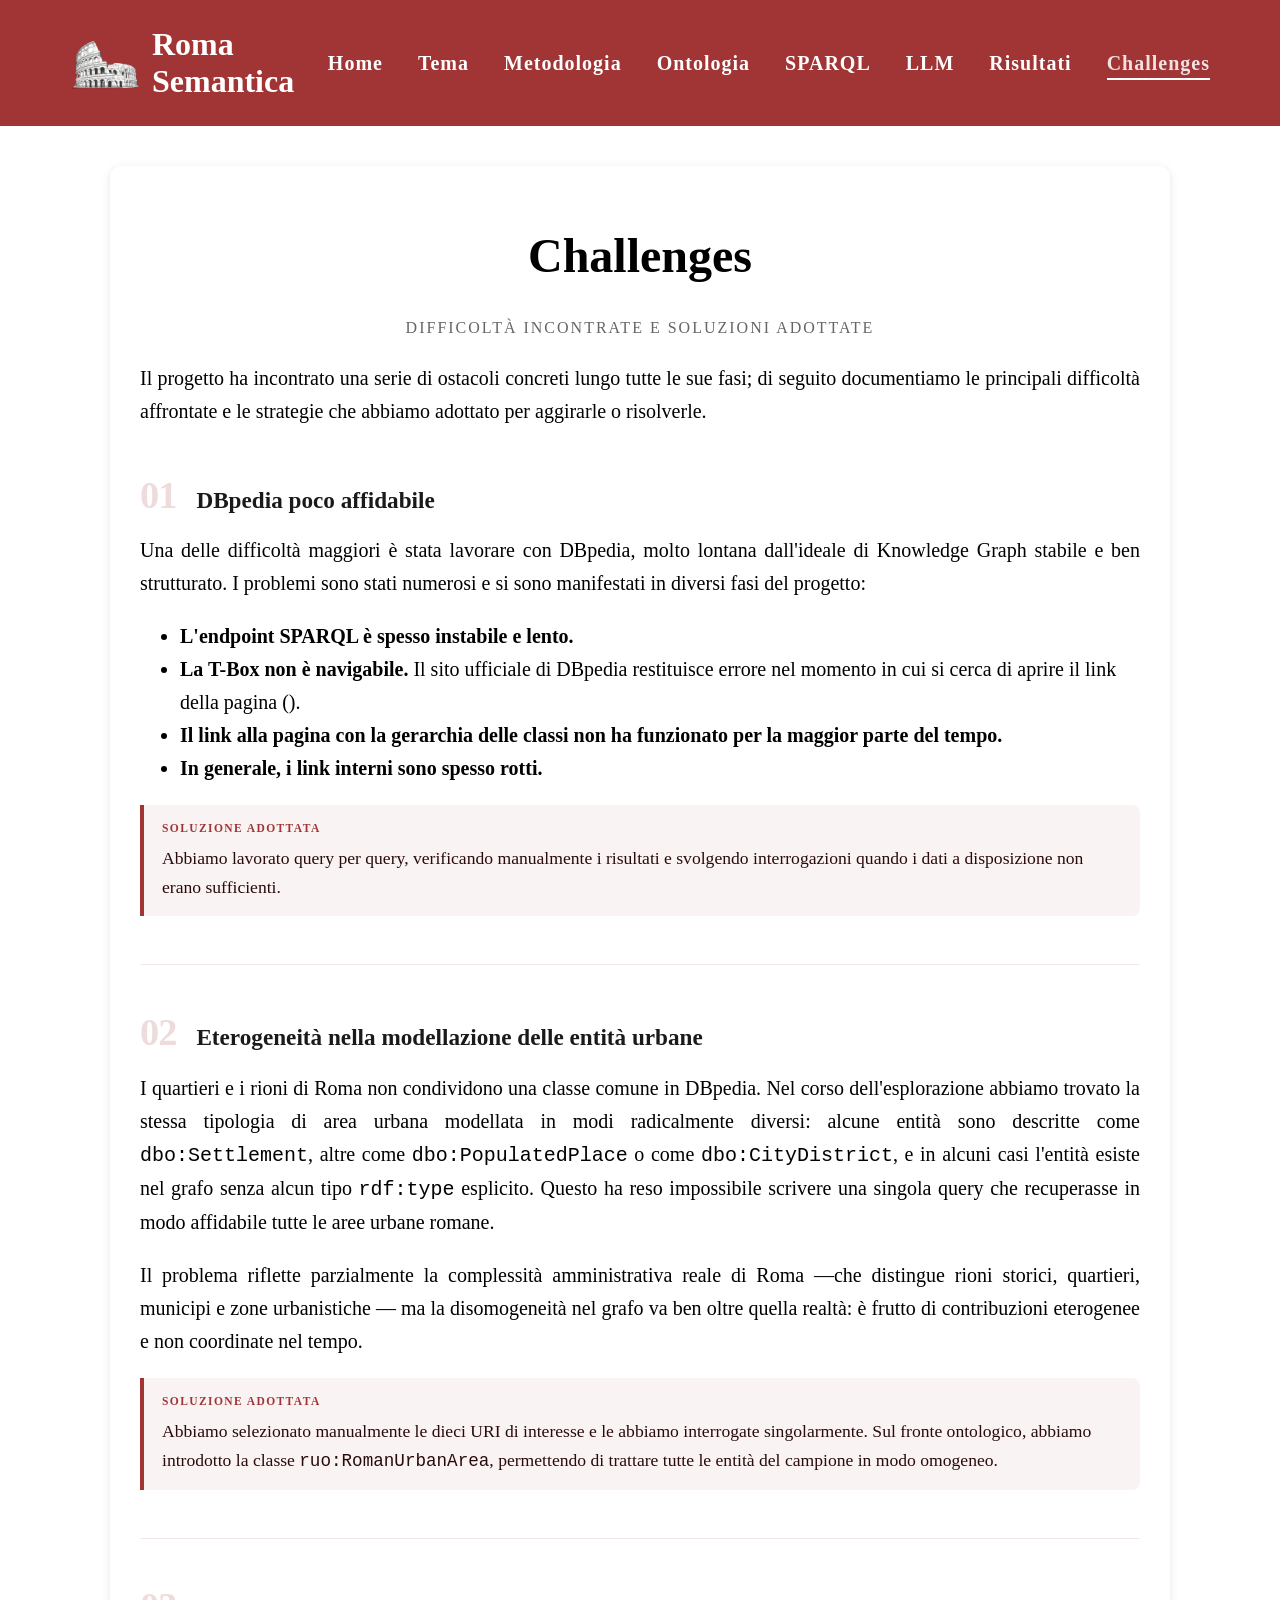
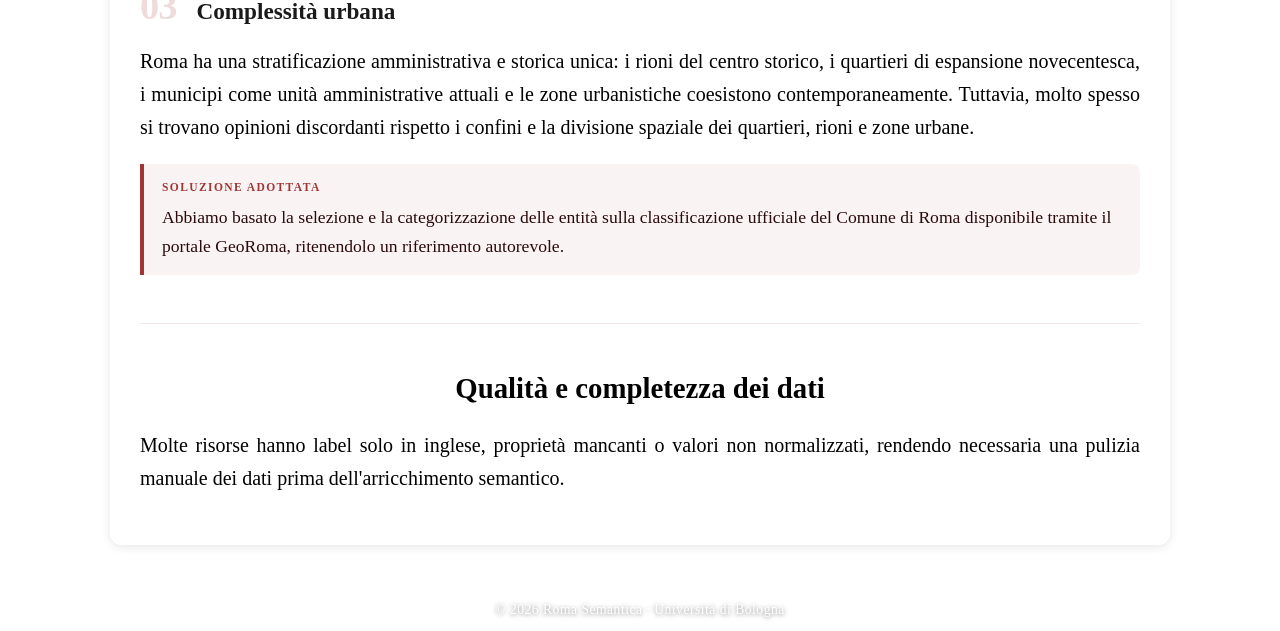
==== commit 4e4bc122: "Update challenges.html" ====
--- a/challenges.html
+++ b/challenges.html
@@ -42,41 +42,75 @@
 </div>
     <p>
       Una delle difficoltà maggiori è stata lavorare con DBpedia, molto lontana dall'ideale di Knowledge Graph stabile
-      e ben strutturato. I problemi sono stati numerosi e si sono manifestati in diversi fasi del processo:
+      e ben strutturato. I problemi sono stati numerosi e si sono manifestati in diversi fasi del progetto:
     </p>
     <ul>
       <li>
         <strong>L'endpoint SPARQL è spesso instabile e lento.</strong>
       </li>
       <li>
-        <strong>La T-Box non è navigabile.</strong>
-        Il sito ufficiale di DBpedia restituisce errore nel momento in cui si cerca di aprire il link della pagina (<a href"http://archivo.dbpedia.org/download?o=http%3A//dbpedia.org/ontology/&f=owl"T-box </a>).
+        <strong>La T-Box non è navigabile.</strong> Il sito ufficiale di DBpedia restituisce errore nel momento in cui si cerca di aprire il link della pagina (<a href"http://archivo.dbpedia.org/download?o=http%3A//dbpedia.org/ontology/&f=owl"T-box </a>).
       </li>
       <li>
         <strong>Il link alla pagina con la gerarchia delle classi non ha funzionato per la maggior parte del tempo.</strong> </li>
+      <li>
+        <strong>In generale, i link interni sono spesso rotti.</strong>
+      </li>
     </ul>
     <div class="challenge-solution">
       <span class="solution-label">Soluzione adottata</span>
       Abbiamo lavorato query per query, verificando manualmente i risultati e svolgendo interrogazioni quando i dati a disposizione non erano sufficienti.
     </div>
   </div>
- 
 
-
-<h2>Inconsistenza nella modellazione di DBpedia</h2>
-<p>
-DBpedia non dispone di una T-Box esplicita e coerente per i quartieri romani. Le proprietà usate variano da risorsa a risorsa — alcune entità usano dbo:subdivision, altre dbo:isPartOf, altre ancora proprietà custom — rendendo impossibile interrogare l'intero insieme con una singola query affidabile.
-</p>
+<div class="challenge-block">
+    <div class="challenge-header">
+      <span class="challenge-num">02</span>
+      <h2>Eterogeneità nella modellazione delle entità urbane</h2>
+    </div>
+    <p>
+      I quartieri e i rioni di Roma non condividono una classe comune in DBpedia.
+      Nel corso dell'esplorazione abbiamo trovato la stessa tipologia di area urbana
+      modellata in modi radicalmente diversi: alcune entità sono descritte come
+      <code>dbo:Settlement</code>, altre come <code>dbo:PopulatedPlace</code> o come <code>dbo:CityDistrict</code>,
+      e in alcuni casi l'entità esiste nel grafo senza alcun tipo <code>rdf:type</code>
+      esplicito. Questo ha reso impossibile scrivere una singola query che recuperasse
+      in modo affidabile tutte le aree urbane romane.
+    </p>
+    <p>
+      Il problema riflette parzialmente la complessità amministrativa reale di Roma —che distingue rioni storici, quartieri, municipi e zone urbanistiche —
+      ma la disomogeneità nel grafo va ben oltre quella realtà: è frutto di
+      contribuzioni eterogenee e non coordinate nel tempo.
+    </p>
+    <div class="challenge-solution">
+      <span class="solution-label">Soluzione adottata</span>
+      Abbiamo selezionato manualmente le dieci URI di interesse e le abbiamo interrogate singolarmente.
+      Sul fronte ontologico, abbiamo introdotto la classe <code>ruo:RomanUrbanArea</code>, permettendo di trattare tutte le entità
+      del campione in modo omogeneo.
+    </div>
+  </div>
+    
+    
+<div class="challenge-block">
+    <div class="challenge-header">
+      <span class="challenge-num">03</span>
+      <h2>Complessità urbana</h2>
+    </div>
+    <p>
+      Roma ha una stratificazione amministrativa e storica unica: i rioni del centro
+      storico, i quartieri di espansione novecentesca, i municipi come unità
+      amministrative attuali e le zone urbanistiche coesistono contemporaneamente. Tuttavia, molto spesso si trovano opinioni discordanti rispetto 
+      i confini e la divisione spaziale dei quartieri, rioni e zone urbane. 
+    </p>
    
-<h2>Eterogeneità nella tipizzazione delle entità</h2>
-<p>
-I quartieri di Roma non condividono una classe comune in DBpedia. Alcuni sono tipizzati come dbo:Settlement, altri come dbo:AdministrativeRegion, altri come dbo:PopulatedPlace o addirittura senza tipo esplicito. 
-Questo riflette la complessità amministrativa reale di Roma (rioni storici, quartieri, municipi, suburbi) ma rende la raccolta dati frammentata.
-</p>
+    <div class="challenge-solution">
+      <span class="solution-label">Soluzione adottata</span>
+      Abbiamo basato la selezione e la categorizzazione delle entità sulla
+      classificazione ufficiale del Comune di Roma disponibile tramite il portale
+      GeoRoma, ritenendolo un riferimento autorevole.
+    </div>
+  </div>
     
-<h2>Assenza di una definizione condivisa di "quartiere"</h2> 
-Roma ha una stratificazione amministrativa e storica unica: i rioni (centri storici), i quartieri (espansione novecentesca), i municipi (suddivisioni amministrative attuali) e le zone urbanistiche coesistono senza una gerarchia chiara in DBpedia.
-
 <h2>Qualità e completezza dei dati</h2>   
 <p>Molte risorse hanno label solo in inglese, proprietà mancanti o valori non normalizzati, rendendo necessaria una pulizia manuale dei dati prima dell'arricchimento semantico.</p>
 
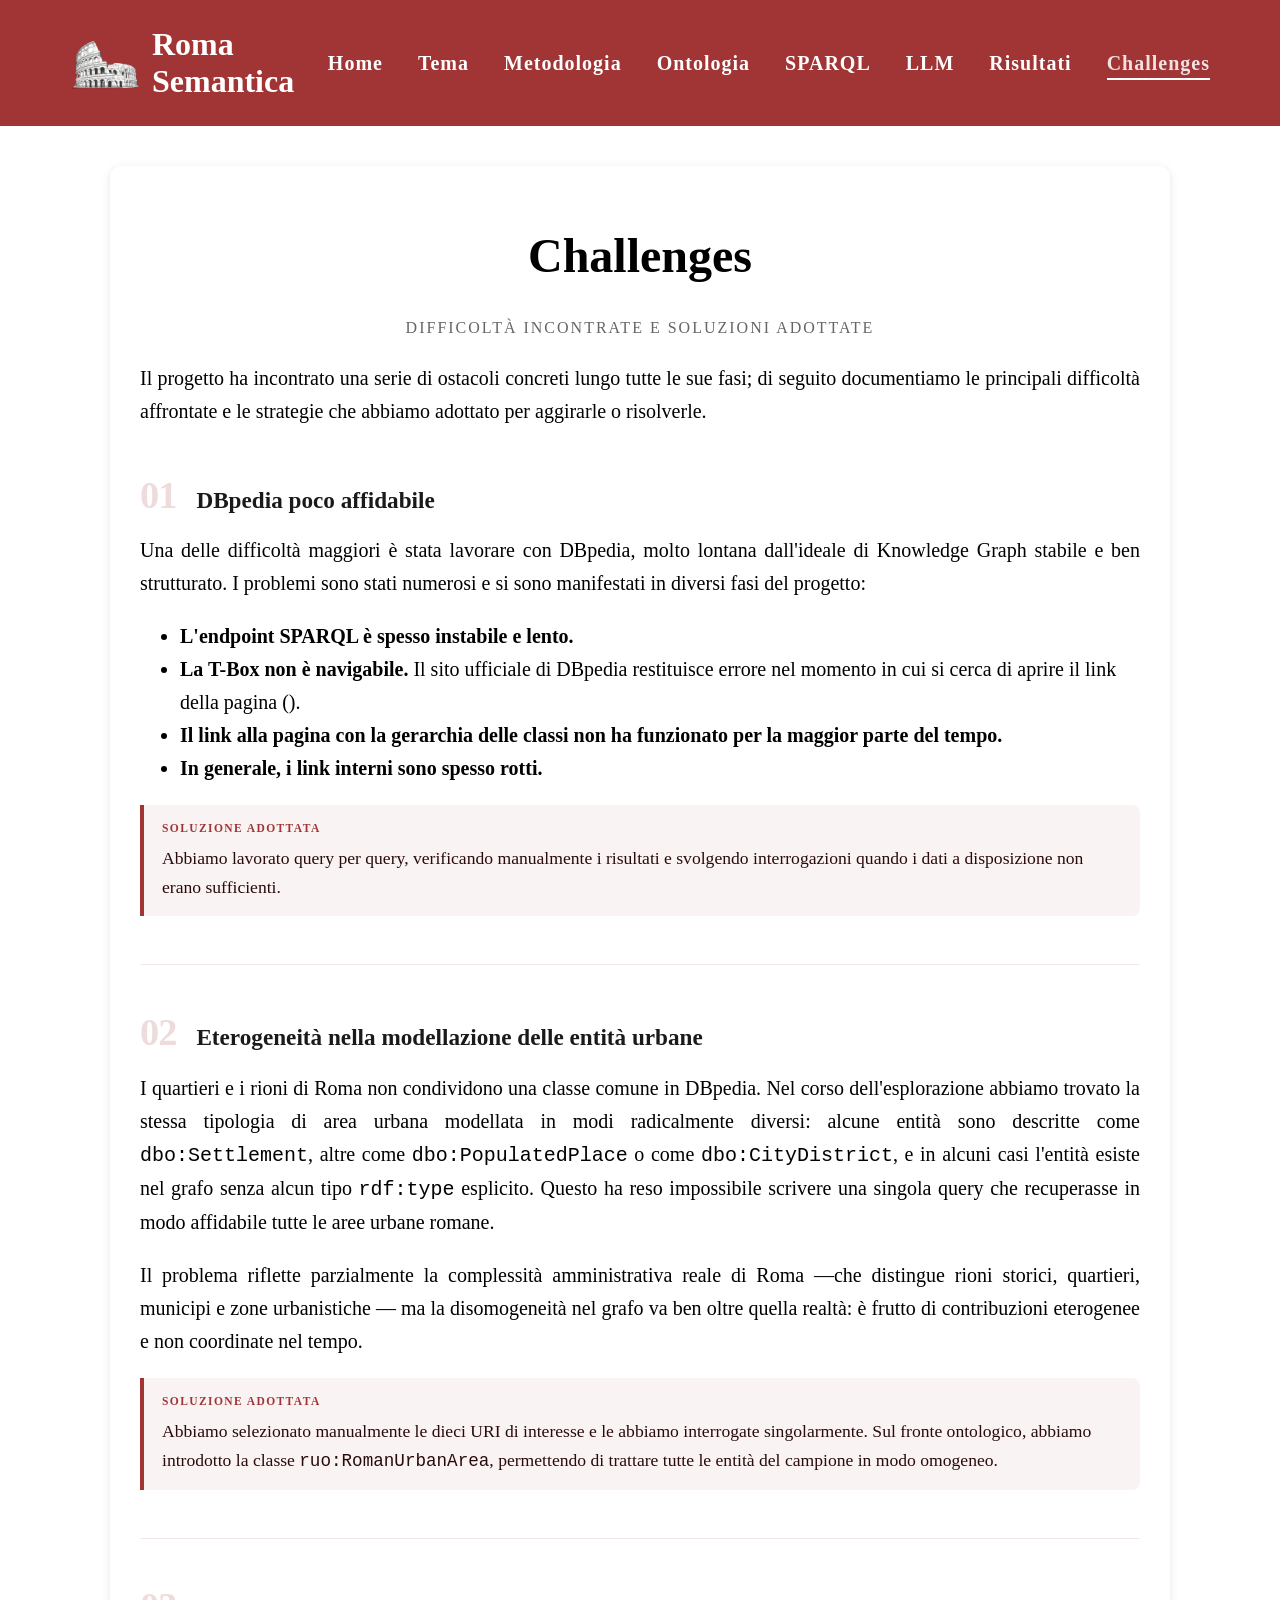
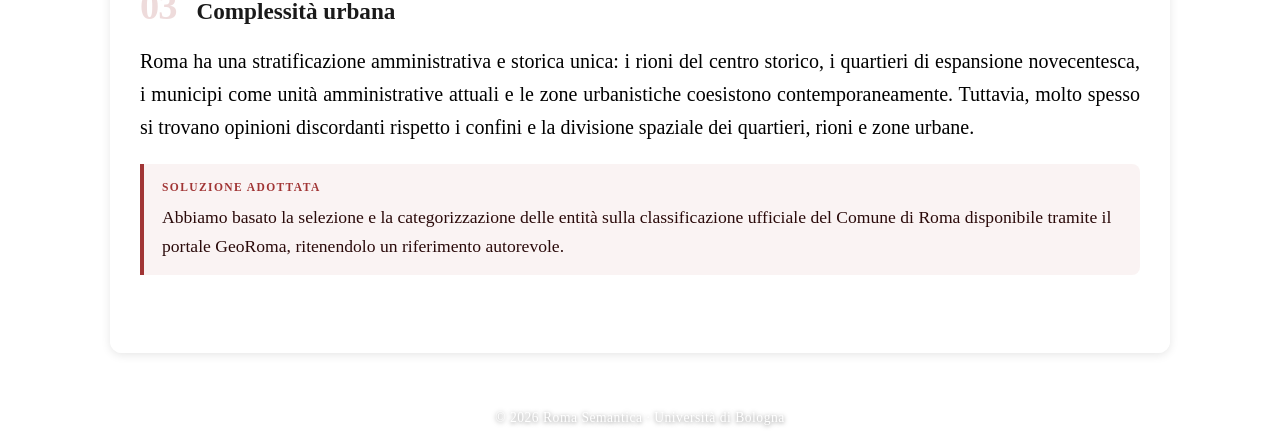
==== commit 8f5e219d: "Update challenges.html" ====
--- a/challenges.html
+++ b/challenges.html
@@ -111,9 +111,6 @@
     </div>
   </div>
     
-<h2>Qualità e completezza dei dati</h2>   
-<p>Molte risorse hanno label solo in inglese, proprietà mancanti o valori non normalizzati, rendendo necessaria una pulizia manuale dei dati prima dell'arricchimento semantico.</p>
-
 </div>    
 <footer class="site-footer">
     © 2026 Roma Semantica · Università di Bologna
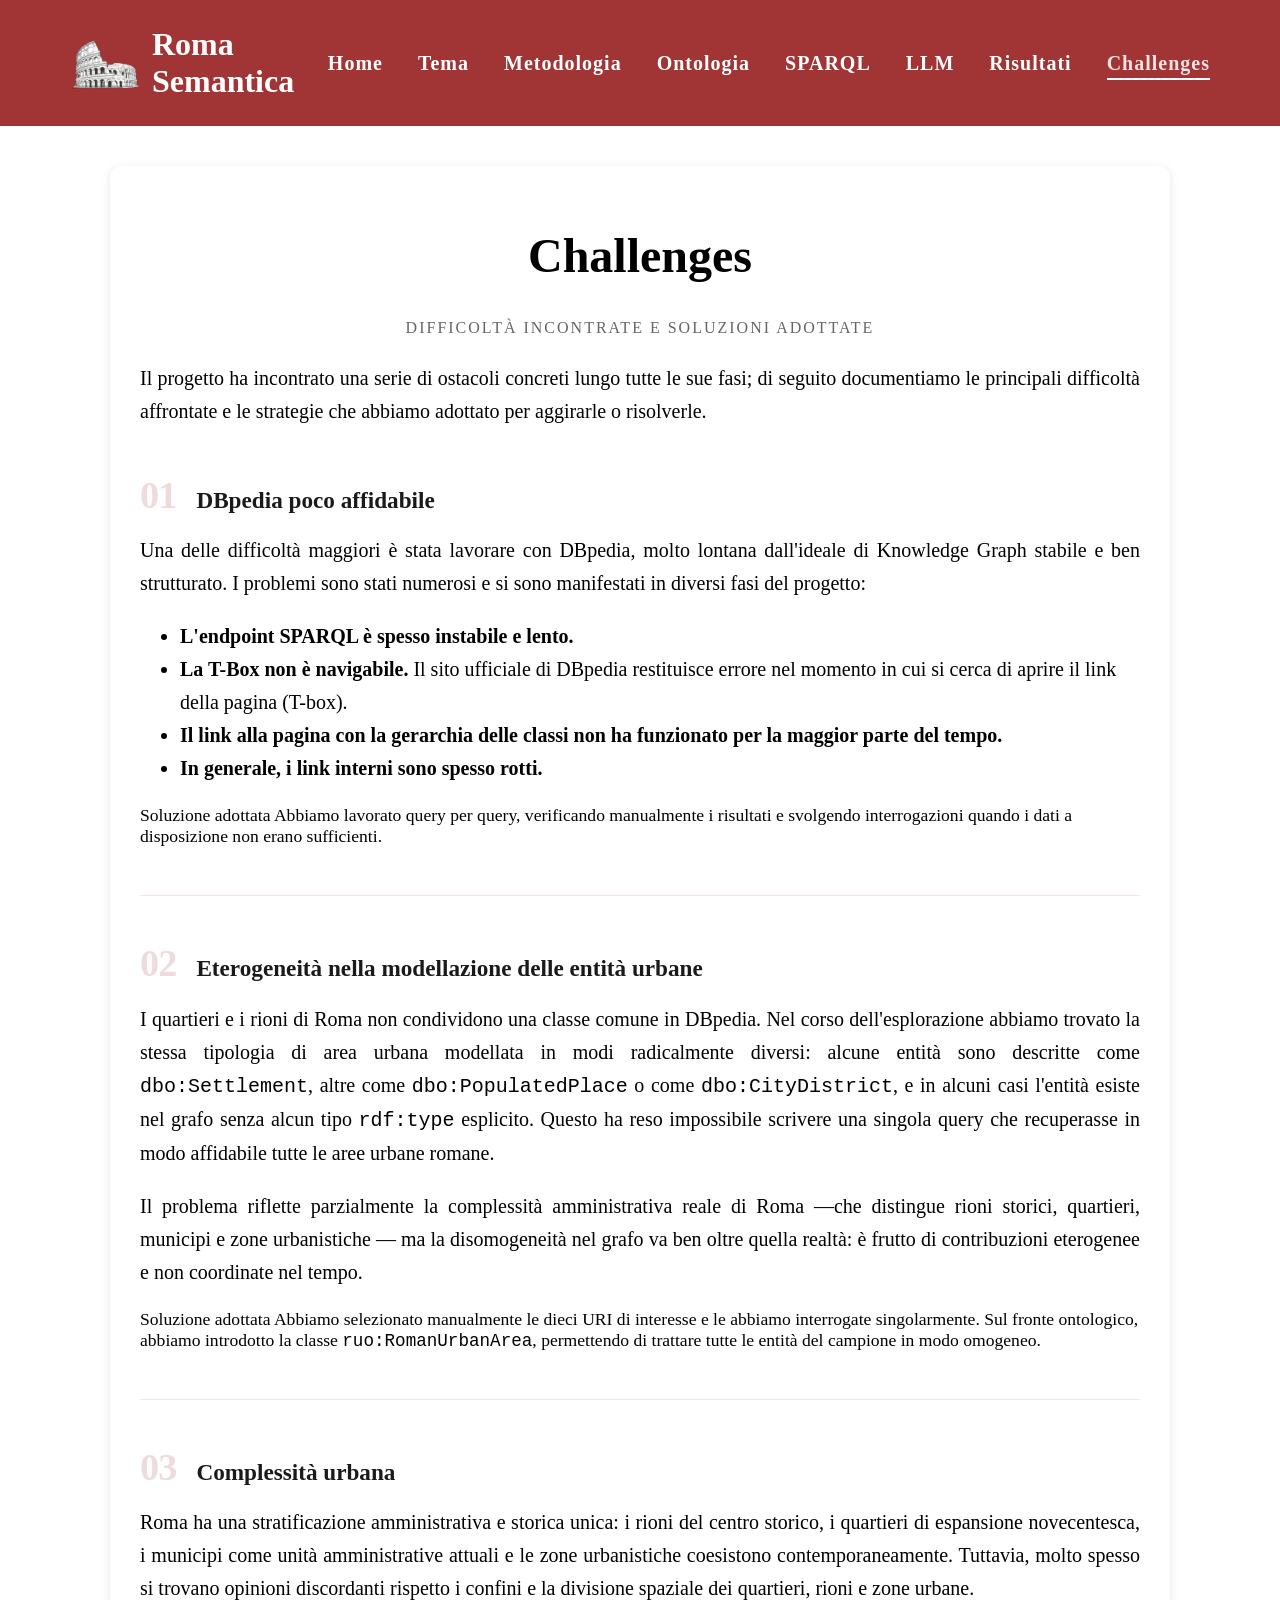
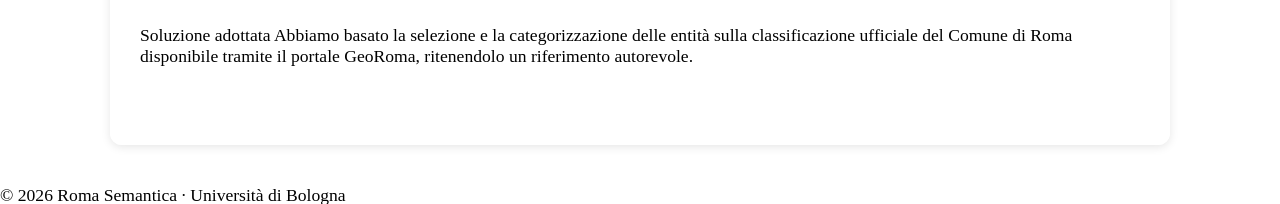
==== commit 587a0e0b: "Update challenges.html" ====
--- a/challenges.html
+++ b/challenges.html
@@ -49,7 +49,7 @@
         <strong>L'endpoint SPARQL è spesso instabile e lento.</strong>
       </li>
       <li>
-        <strong>La T-Box non è navigabile.</strong> Il sito ufficiale di DBpedia restituisce errore nel momento in cui si cerca di aprire il link della pagina (<a href"http://archivo.dbpedia.org/download?o=http%3A//dbpedia.org/ontology/&f=owl"T-box </a>).
+        <strong>La T-Box non è navigabile.</strong> Il sito ufficiale di DBpedia restituisce errore nel momento in cui si cerca di aprire il link della pagina (<a href"http://archivo.dbpedia.org/download?o=http%3A//dbpedia.org/ontology/&f=owl"T-box>T-box</a>).
       </li>
       <li>
         <strong>Il link alla pagina con la gerarchia delle classi non ha funzionato per la maggior parte del tempo.</strong> </li>
--- a/css/style.css
+++ b/css/style.css
@@ -393,7 +393,6 @@
     margin-bottom: 16px;}
  
 .challenge-num {
-    font-family: "Georgia", serif;
     font-size: 2.4rem;
     font-weight: bold;
     color: rgba(161, 53, 53, 0.18);
@@ -406,7 +405,6 @@
     font-size: 1.45rem;
     margin: 0;
     color: #1a1a1a;
-    border-bottom: none;}
  
 /* soluzioni*/
 .challenge-solution {
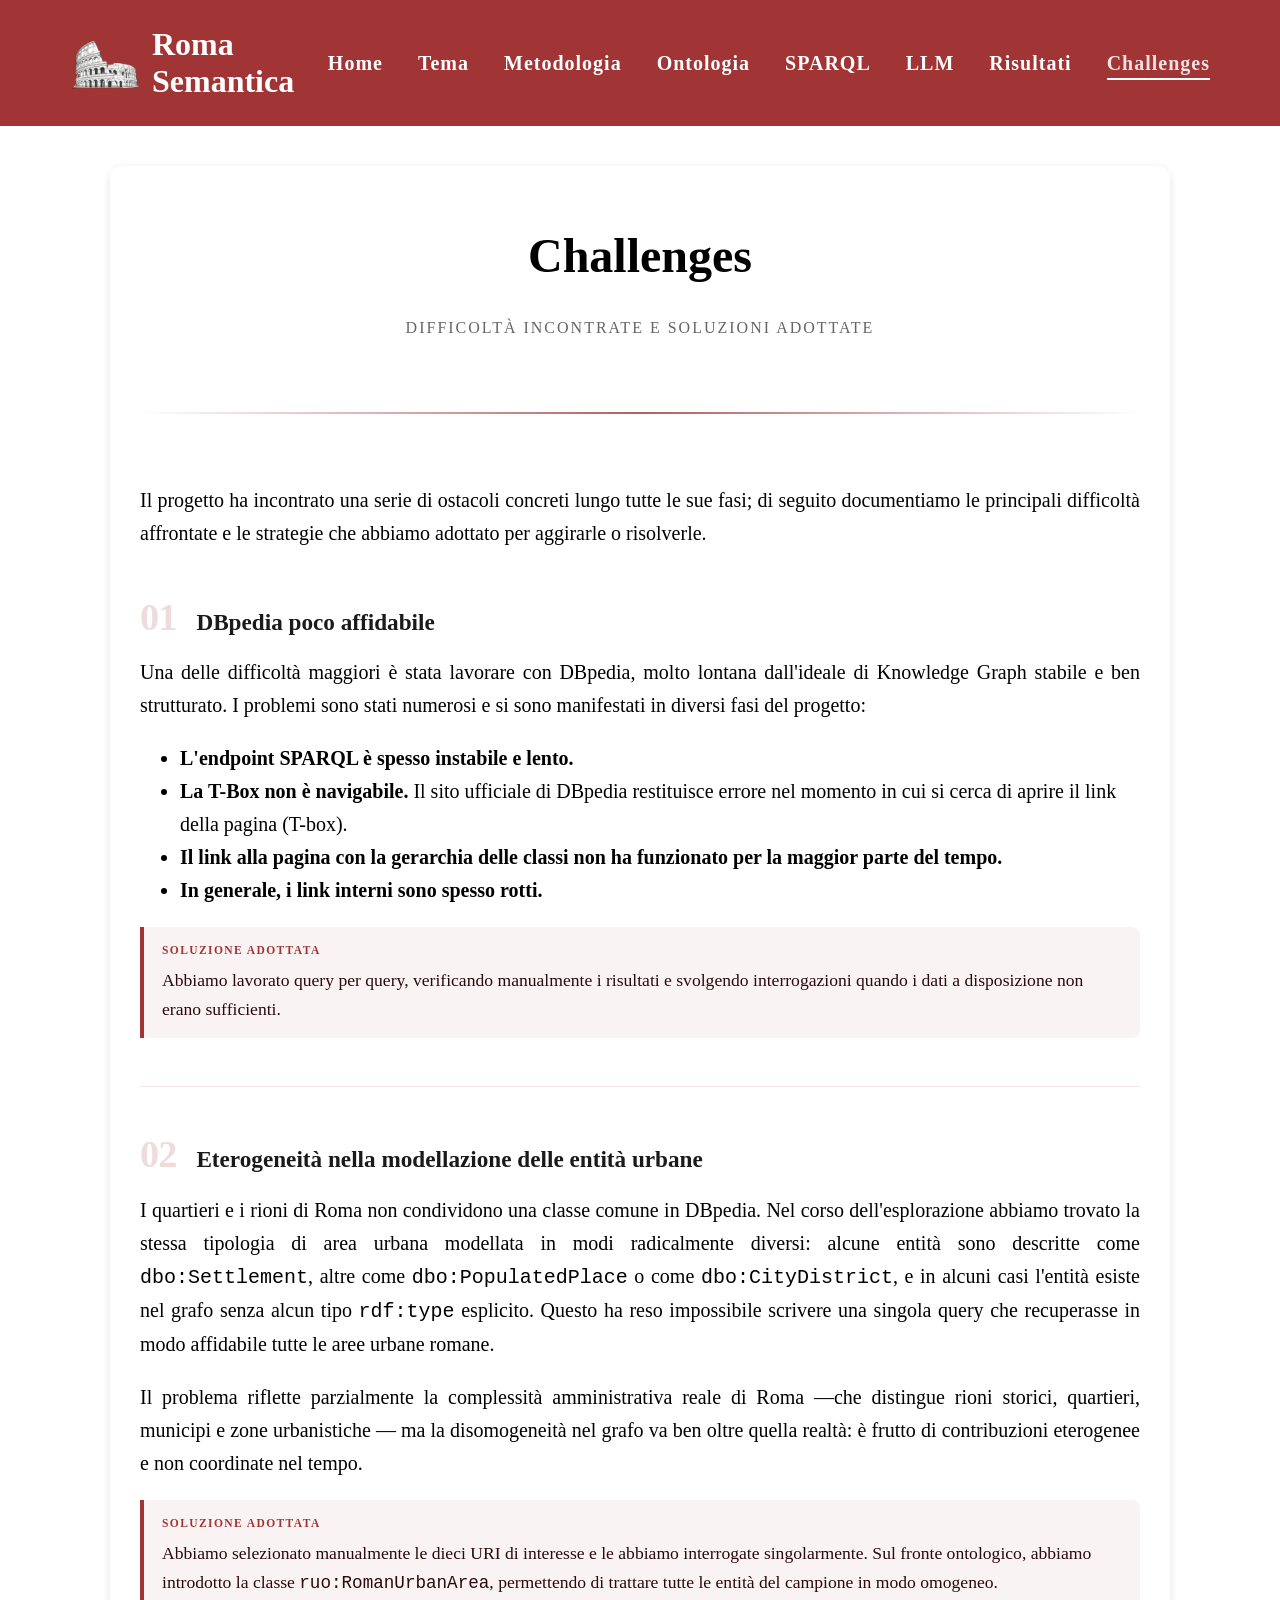
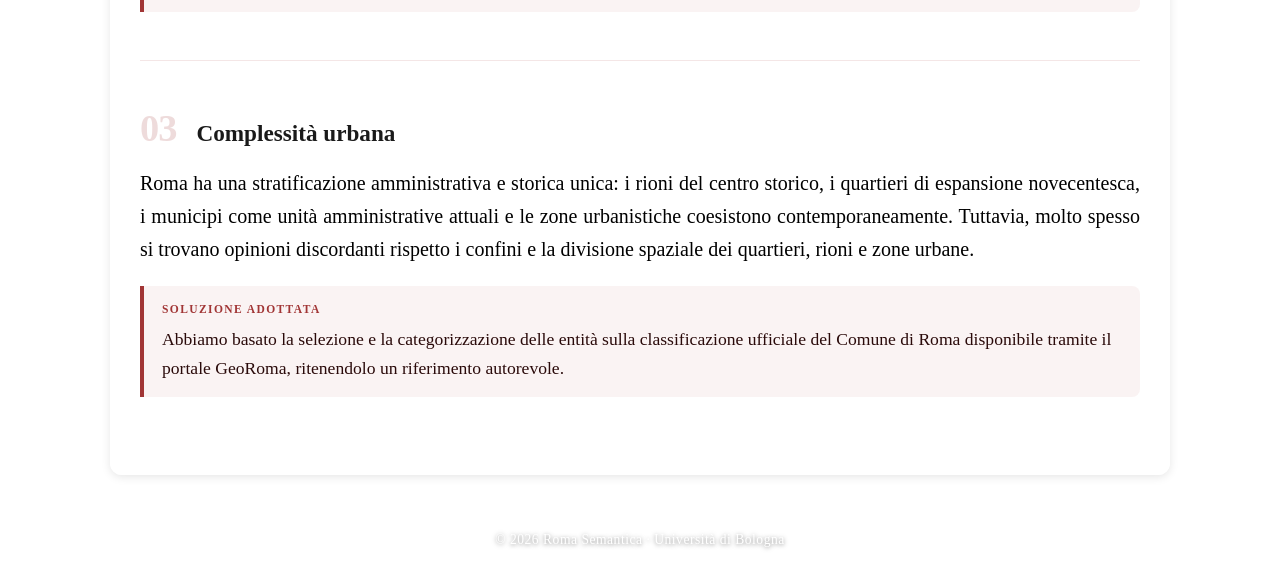
==== commit 1239a01b: "Update challenges.html" ====
--- a/challenges.html
+++ b/challenges.html
@@ -30,6 +30,7 @@
 
 <h1>Challenges</h1>
 <p class="subtitle">Difficoltà incontrate e soluzioni adottate</p>
+<div class="section-divider"></div>
 
 <p>
 Il progetto ha incontrato una serie di ostacoli concreti lungo tutte le sue fasi; di seguito documentiamo le principali difficoltà affrontate e le strategie che abbiamo adottato per aggirarle o risolverle.
--- a/css/style.css
+++ b/css/style.css
@@ -34,10 +34,8 @@
 }
 
 .logo img {width: 70px; height: 70px; object-fit: contain;}
-
 .nav-links {display: flex; gap: 35px; list-style: none; margin: 0; padding: 0;}
 .nav-links a {position: relative; font-size: 1.25rem; font-weight: 600; letter-spacing: 1px; color: white; text-decoration: none;}
-
 .nav-links a::after {
     content: "";
     position: absolute;
@@ -74,13 +72,15 @@
     border-radius: 12px;
     box-shadow: 0 2px 10px rgba(0,0,0,0.1);
 }
+.container section, .dim-card {animation: fadeUp 0.6s ease both;}
+.dim-card:hover {transform: translateY(-4px); transition: 0.25s ease; box-shadow: 0 6px 18px rgba(0,0,0,0.12);}
 
 h1 {font-size: 3rem; text-align: center;}
 h2 {font-size: 1.8rem; text-align: center;}
 
 .analysis-section h2 {
     margin-top: 35px;
-    margin-bottom: 10px;
+    margin-bottom: 5px;
     padding-left: 12px;
     border-left: 4px solid #a13535;
     text-align: left;
@@ -122,6 +122,35 @@
 ul,li {font-size: 1.25rem; line-height: 1.65;}
 table {width: 100%; border-collapse: collapse;}
 th,td {border: 1px solid #ddd; padding: 10px;}
+p a {color: #a13535;   /* rosso coerente col tuo tema */ text-decoration: underline;}
+p a:hover {color: #8b0000;}
+
+/* ===== ACCORDION LLM ===== */
+
+.accordion-item{margin-bottom:16px;}
+.accordion-header{
+    width:100%;
+    background: rgba(161,53,53,.12);
+    color:#8d3333;
+    border: 1px solid rgba(161,53,53,.12);
+    backdrop-filter: blur(6px);
+    padding:20px 26px;
+    font-size:1.4rem;
+    font-family:"Georgia", serif;
+    font-weight:bold;
+    text-align:left;
+    cursor:pointer;
+    transition:all .25s ease;
+    display:flex;
+    justify-content:space-between;
+    align-items:center;
+}
+.accordion-header:hover{background: rgba(161,53,53,.30);}
+.accordion-header.active{background: rgba(161,53,53,.22);}
+.accordion-header::after{content:"+"; font-size:1.8rem;font-weight:bold;}
+.accordion-header.active::after{content:"−";}
+.accordion-content{display:none; rgba(255,255,255,.88); padding:28px; border:1px solid rgba(161,53,53,.2); border-top:none;}
+.accordion-content.show{ display:block;}
 
 /* MAPPA ROMA  */
 .rome-map {
@@ -149,7 +178,6 @@
 }
 
 .district:hover {background: rgba(255,0,0,0.8); transform: translate(-50%, -50%) scale(1.3);}
-
 .rione {
     position: absolute;
     width: 30px;
@@ -160,9 +188,7 @@
     transition: all 0.3s ease;
     text-decoration: none;
 }
-
 .rione:hover {background: rgba(0, 102, 255, 0.9); transform: translate(-50%, -50%) scale(1.3);}
-
 .zona {
     position: absolute;
     width: 30px;
@@ -175,7 +201,6 @@
 }
 
 .zona:hover {background: rgba(255, 165, 0, 0.85); transform: translate(-50%, -50%) scale(1.3);}
-
 .district span,
 .rione span,
 .zona span {
@@ -320,6 +345,39 @@
     color: #2a0a0a;
     line-height: 1.4;
 }
+
+.dim-card {
+    opacity: 0;
+    transform: translateY(12px);
+    animation: fadeUp 0.6s ease forwards;
+}
+.dim-card:nth-child(1) { animation-delay: 0.1s; }
+.dim-card:nth-child(2) { animation-delay: 0.2s; }
+.dim-card:nth-child(3) { animation-delay: 0.3s; }
+.dim-card:nth-child(4) { animation-delay: 0.4s; }
+
+@keyframes fadeUp {
+    to {
+        opacity: 1;
+        transform: translateY(0);
+    }
+}
+
+.results-summary {
+    background: rgba(161, 53, 53, 0.06);
+    border-left: 5px solid #a13535;
+    padding: 20px;
+    border-radius: 10px;
+    font-size: 1.1rem;
+    line-height: 1.7;
+    color: #2a0a0a;
+    margin-top: 25px;
+    text-align: justify;
+}
+
+.result-badges {display: flex; flex-wrap: wrap; gap: 10px; margin-top: 15px;}
+.result-badges span {background: #f2e5db; color: #8d3333; padding: 6px 14px; border-radius: 999px; font-size: 0.95rem; font-weight: 500;}
+
 /* Galleria */
 .gallery-text {margin-bottom: 0;}
 
@@ -376,35 +434,21 @@
 .tools-list li {break-inside: avoid; margin-bottom: 10px;}
 
 /*challenges*/
-.challenge-block {
-    margin: 48px 0;
-    padding-bottom: 48px;
-    border-bottom: 1px solid rgba(161, 53, 53, 0.12);}
- 
-.challenge-block:last-child {
-    border-bottom: none;
-    padding-bottom: 0;}
+.challenge-block {margin: 48px 0; padding-bottom: 48px; border-bottom: 1px solid rgba(161, 53, 53, 0.12);}
+.challenge-block:last-child {border-bottom: none; padding-bottom: 0;}
  
 /* -- Header */
-.challenge-header {
-    display: flex;
-    align-items: baseline;
-    gap: 20px;
-    margin-bottom: 16px;}
+.challenge-header {display: flex; align-items: baseline; gap: 20px; margin-bottom: 16px;}
  
 .challenge-num {
+    font-family: "Georgia", serif;
     font-size: 2.4rem;
     font-weight: bold;
     color: rgba(161, 53, 53, 0.18);
     line-height: 1;
     flex-shrink: 0;
     letter-spacing: -1px;}
- 
-.challenge-header h2 {
-    text-align: left;
-    font-size: 1.45rem;
-    margin: 0;
-    color: #1a1a1a;
+.challenge-header h2 {text-align: left; font-size: 1.45rem; margin: 0; color: #1a1a1a; border-bottom: none;}
  
 /* soluzioni*/
 .challenge-solution {
@@ -458,38 +502,72 @@
     margin-top: 24px;
 }
 
-/* ONTOLOGY EXTENSION */
-.ontology-card {
+/* ONTOLOGY INTERACTIVE */
+
+.ontology-page {max-width: 1150px;}
+.ontology-intro {margin-bottom: 35px;}
+.ontology-intro h2, .ontology-summary h2 {text-align: left;}
+.viewer-caption {text-align: center; font-size: 1.15rem; margin-bottom: 20px;}
+.ontology-interactive {
+    position: relative;
+    width: 92%;
+    margin: 30px auto 45px auto;
+    background: white;
+    padding: 18px;
+    border-radius: 16px;
+    box-shadow: 0 4px 16px rgba(0,0,0,.22);
+}
+
+.ontology-interactive img {display: block; width: 72%; height: 0 auto;}
+.ontology-marker {position: absolute;}
+.ontology-marker summary {
+    width: 30px;
+    height: 30px;
+    border-radius: 50%;
+    background: #a13535;
+    color: white;
     display: flex;
-    gap: 35px;
-    align-items: flex-start;
-    margin-top: 35px;
-}
-.ontology-text {flex: 0 0 48%;}
-.ontology-text section {margin-bottom: 45px;}
-.ontology-text h2 {text-align: left;}
-.ontology-img-box {
-    flex: 0 0 42%;
-    background: white;
-    padding: 12px;
-    border-radius: 10px;
-    box-shadow: 0 3px 12px rgba(0,0,0,.18);
-}
-
-.ontology-img-box img {
-    display: block;
-    width: 100%;
-    height: auto;
-    object-fit: contain;
-}
+    align-items: center;
+    justify-content: center;
+    cursor: pointer;
+    list-style: none;
+    font-weight: bold;
+    font-size: 1.1rem;
+    font-family: Georgia, serif;
+    box-shadow: 0 2px 8px rgba(0,0,0,.35);
+    transition: transform .2s ease, background .2s ease;
+}
+
+.ontology-marker summary:hover {background: #8b0000; transform: scale(1.15);}
+.ontology-marker summary::-webkit-details-marker {display: none;}
+.marker-box {
+    position: absolute;
+    width: 260px;
+    background: rgba(255,255,255,.98);
+    padding: 14px;
+    border-radius: 12px;
+    box-shadow: 0 3px 14px rgba(0,0,0,.28);
+    z-index: 20;
+}
+
+.marker-box h3 {margin-top: 0; margin-bottom: 8px; color: #8b0000; font-size: 1.05rem;}
+.marker-box p {font-size: 0.95rem; line-height: 1.45; text-align: left; margin: 0;}
+.marker-roman-area {left: 32%; top: 25%;}
+.marker-identity-property {left: 31%; top: 44%;}
+.marker-identity {left: 47%; top: 48%;}
+.marker-transformation-property {left: 24%; top: 72%;}
+.marker-transformation {left: 47%; top: 75%;}
+.marker-safety {left: 10%; top: 30%;}
+.ontology-summary {margin-top: 45px;}
+
 @media (max-width: 900px) {
-    .ontology-card {
-        flex-direction: column;
-    }
-    .ontology-img-box {
+    .ontology-interactive {
         width: 100%;
-    }
-}
+        padding: 10px;
+    }
+    .marker-box {width: 220px;}
+}
+
 /* -- Timeline verticale delle fasi -- */
 .phase-timeline {position: relative; margin: 50px 0 10px;}
 .phase-timeline::before {
@@ -501,13 +579,7 @@
     width: 2px;
     background: linear-gradient(to bottom, #a13535 0%, rgba(161,53,53,0.15) 100%);
 }
-.phase-item {
-    display: flex;
-    gap: 36px;
-    align-items: flex-start;
-    margin-bottom: 52px;
-    position: relative;
-}
+.phase-item {display: flex; gap: 36px; align-items: flex-start; margin-bottom: 52px; position: relative;}
 .phase-num {
     flex-shrink: 0;
     width: 80px;
@@ -528,17 +600,11 @@
     z-index: 2;
     box-shadow: 0 0 0 6px rgba(161,53,53,0.1);
 }
-.phase-num .num {
-    font-size: 1.7rem;
-    font-weight: bold;
-    line-height: 1;
-    letter-spacing: 0;
-}
+.phase-num .num {font-size: 1.7rem; font-weight: bold; line-height: 1; letter-spacing: 0;}
 .phase-body {flex: 1; padding-top: 16px;}
 .phase-body h2 {text-align: left; font-size: 1.5rem; margin: 0 0 12px; color: #a13535; border-bottom: none;}
 .gap-grid {display: grid; grid-template-columns: 1fr 1fr; gap: 12px; margin: 18px 0 22px;}
-.gap-card {
-    background: rgba(161,53,53,0.05);
+.gap-card {background: rgba(161,53,53,0.05);
     border-left: 4px solid #a13535;
     border-radius: 0 8px 8px 0;
     padding: 12px 16px;
@@ -554,13 +620,7 @@
     color: #a13535;
     margin-bottom: 4px;
 }
-.district-chips{
-    display:grid;
-    grid-template-columns:repeat(5,minmax(140px,1fr));
-    gap:14px;
-    margin:20px 0;
-    justify-items:stretch;
-}
+.district-chips{display:grid; grid-template-columns:repeat(5,minmax(140px,1fr)); gap:14px; margin:20px 0; justify-items:stretch;}
 .district-chips>*{
     display:flex;
     justify-content:center;
@@ -717,3 +777,19 @@
         transform: translateY(0);
     }
 }
+
+/* -- Tabella performance LLM -- */
+.perf-table thead th { text-align: center; }
+.perf-table thead th:first-child { text-align: left; }
+.perf-model-header { display: flex; align-items: center; gap: 8px; justify-content: center; }
+.perf-score { text-align: center; vertical-align: middle; }
+.score-badge {
+    display: inline-block;
+    min-width: 48px;
+    padding: 4px 14px;
+    border-radius: 20px;
+    font-size: 0.95rem;
+    font-weight: 600;
+    background: rgba(161, 53, 53, 0.08);
+    color: #8b0000;
+}
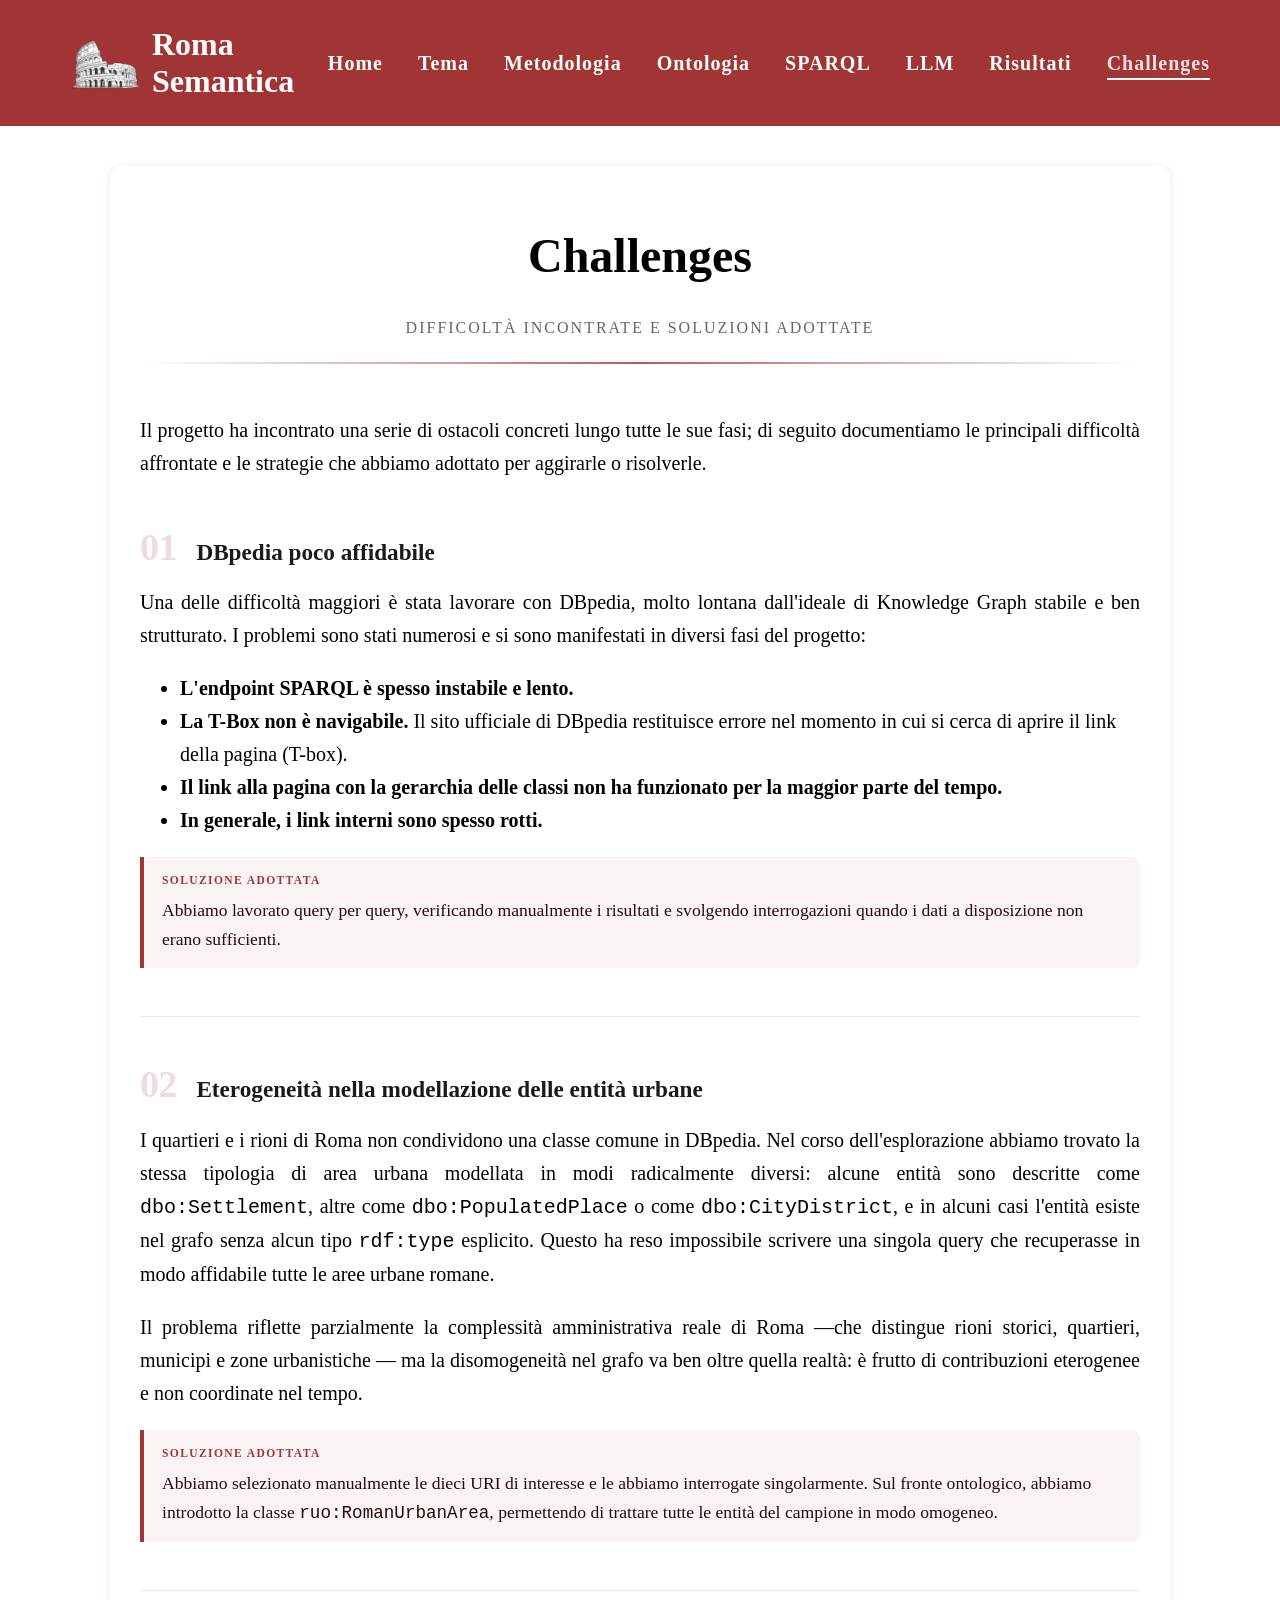
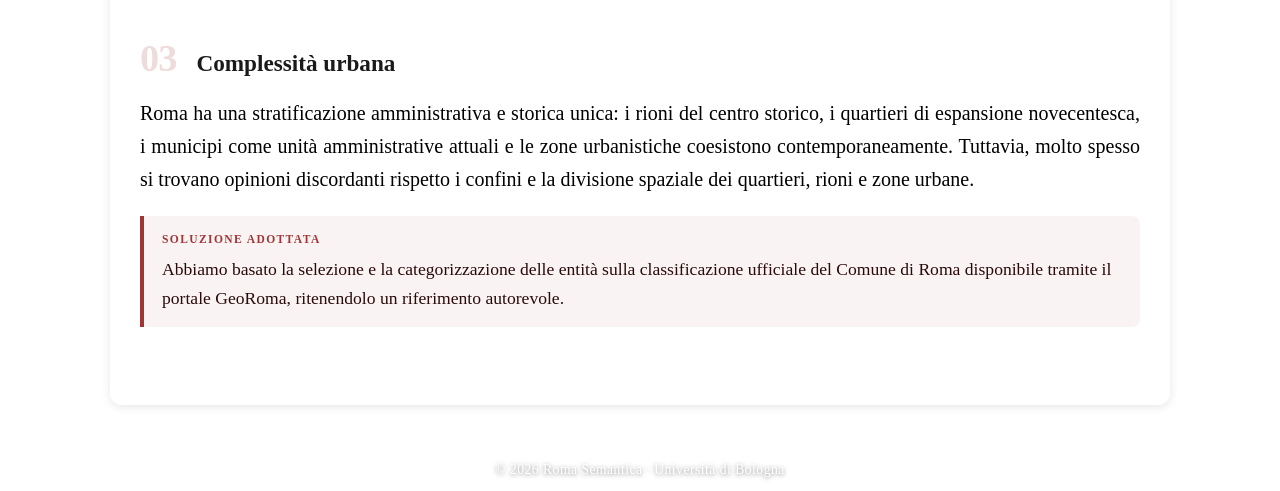
==== commit 59847268: "Update challenges.html" ====
--- a/challenges.html
+++ b/challenges.html
@@ -50,7 +50,7 @@
         <strong>L'endpoint SPARQL è spesso instabile e lento.</strong>
       </li>
       <li>
-        <strong>La T-Box non è navigabile.</strong> Il sito ufficiale di DBpedia restituisce errore nel momento in cui si cerca di aprire il link della pagina (<a href"http://archivo.dbpedia.org/download?o=http%3A//dbpedia.org/ontology/&f=owl"T-box>T-box</a>).
+        <strong>La T-Box non è navigabile.</strong> Il sito ufficiale di DBpedia restituisce errore nel momento in cui si cerca di aprire il link della pagina (<a href"https://archivo.dbpedia.org/download?o=http%3A//dbpedia.org/ontology/&f=owl">T-box</a>).
       </li>
       <li>
         <strong>Il link alla pagina con la gerarchia delle classi non ha funzionato per la maggior parte del tempo.</strong> </li>
--- a/css/style.css
+++ b/css/style.css
@@ -97,7 +97,7 @@
 }
 
 .section-divider {
-    margin: 70px 0;
+    margin: 20px 0 50px 0;
     height: 2px;
     background: linear-gradient(
         to right,
@@ -125,7 +125,7 @@
 p a {color: #a13535;   /* rosso coerente col tuo tema */ text-decoration: underline;}
 p a:hover {color: #8b0000;}
 
-/* ===== ACCORDION LLM ===== */
+/* ACCORDION LLM */
 
 .accordion-item{margin-bottom:16px;}
 .accordion-header{
@@ -200,7 +200,7 @@
     text-decoration: none;
 }
 
-.zona:hover {background: rgba(255, 165, 0, 0.85); transform: translate(-50%, -50%) scale(1.3);}
+.zona:hover {background: rgba(138, 43, 226, 0.9); transform: translate(-50%, -50%) scale(1.3);}
 .district span,
 .rione span,
 .zona span {
@@ -570,15 +570,7 @@
 
 /* -- Timeline verticale delle fasi -- */
 .phase-timeline {position: relative; margin: 50px 0 10px;}
-.phase-timeline::before {
-    content: "";
-    position: absolute;
-    left: 39px;
-    top: 8px;
-    bottom: 8px;
-    width: 2px;
-    background: linear-gradient(to bottom, #a13535 0%, rgba(161,53,53,0.15) 100%);
-}
+.phase-timeline::before {content: ""; position: absolute; left: 39px; top: 8px; bottom: 8px; width: 2px; background: linear-gradient(to bottom, #a13535 0%, rgba(161,53,53,0.15) 100%);}
 .phase-item {display: flex; gap: 36px; align-items: flex-start; margin-bottom: 52px; position: relative;}
 .phase-num {
     flex-shrink: 0;
@@ -612,14 +604,7 @@
     line-height: 1.5;
     color: #2a0a0a;
 }
-.gap-card strong {
-    display: block;
-    font-size: 0.72rem;
-    text-transform: uppercase;
-    letter-spacing: 1.2px;
-    color: #a13535;
-    margin-bottom: 4px;
-}
+.gap-card strong {display: block; font-size: 0.72rem; text-transform: uppercase; letter-spacing: 1.2px; color: #a13535; margin-bottom: 4px;}
 .district-chips{display:grid; grid-template-columns:repeat(5,minmax(140px,1fr)); gap:14px; margin:20px 0; justify-items:stretch;}
 .district-chips>*{
     display:flex;
@@ -793,3 +778,79 @@
     background: rgba(161, 53, 53, 0.08);
     color: #8b0000;
 }
+
+/* RESULTS PAGE */
+
+.results-page {
+    max-width: 1150px;
+}
+
+.results-intro {
+    max-width: 900px;
+    margin: 0 auto 40px auto;
+}
+
+.llm-results-grid {
+    display: grid;
+    grid-template-columns: repeat(3, 1fr);
+    gap: 25px;
+    margin: 45px 0;
+}
+
+.llm-result-card {
+    background: rgba(255,255,255,0.68);
+    padding: 25px;
+    border-radius: 14px;
+    border-top: 5px solid #a13535;
+    box-shadow: 0 2px 10px rgba(0,0,0,.15);
+}
+
+.llm-result-card h2 {
+    font-size: 1.6rem;
+    margin-top: 0;
+}
+
+.llm-result-card h3 {
+    font-size: 1.25rem;
+    color: #8b0000;
+}
+
+.llm-result-card p {
+    font-size: 1.05rem;
+    line-height: 1.55;
+}
+
+.validated-results,
+.future-work {
+    margin-top: 45px;
+    padding: 30px;
+    background: rgba(255,255,255,0.65);
+    border-radius: 14px;
+    box-shadow: 0 2px 10px rgba(0,0,0,.12);
+}
+
+.validated-results h2,
+.future-work h2 {
+    text-align: left;
+}
+
+.download-button {
+    display: inline-block;
+    margin-top: 15px;
+    padding: 14px 22px;
+    background: #a13535;
+    color: white;
+    text-decoration: none;
+    border-radius: 8px;
+    font-weight: bold;
+}
+
+.download-button:hover {
+    background: #8b0000;
+}
+
+@media (max-width: 1000px) {
+    .llm-results-grid {
+        grid-template-columns: 1fr;
+    }
+}
